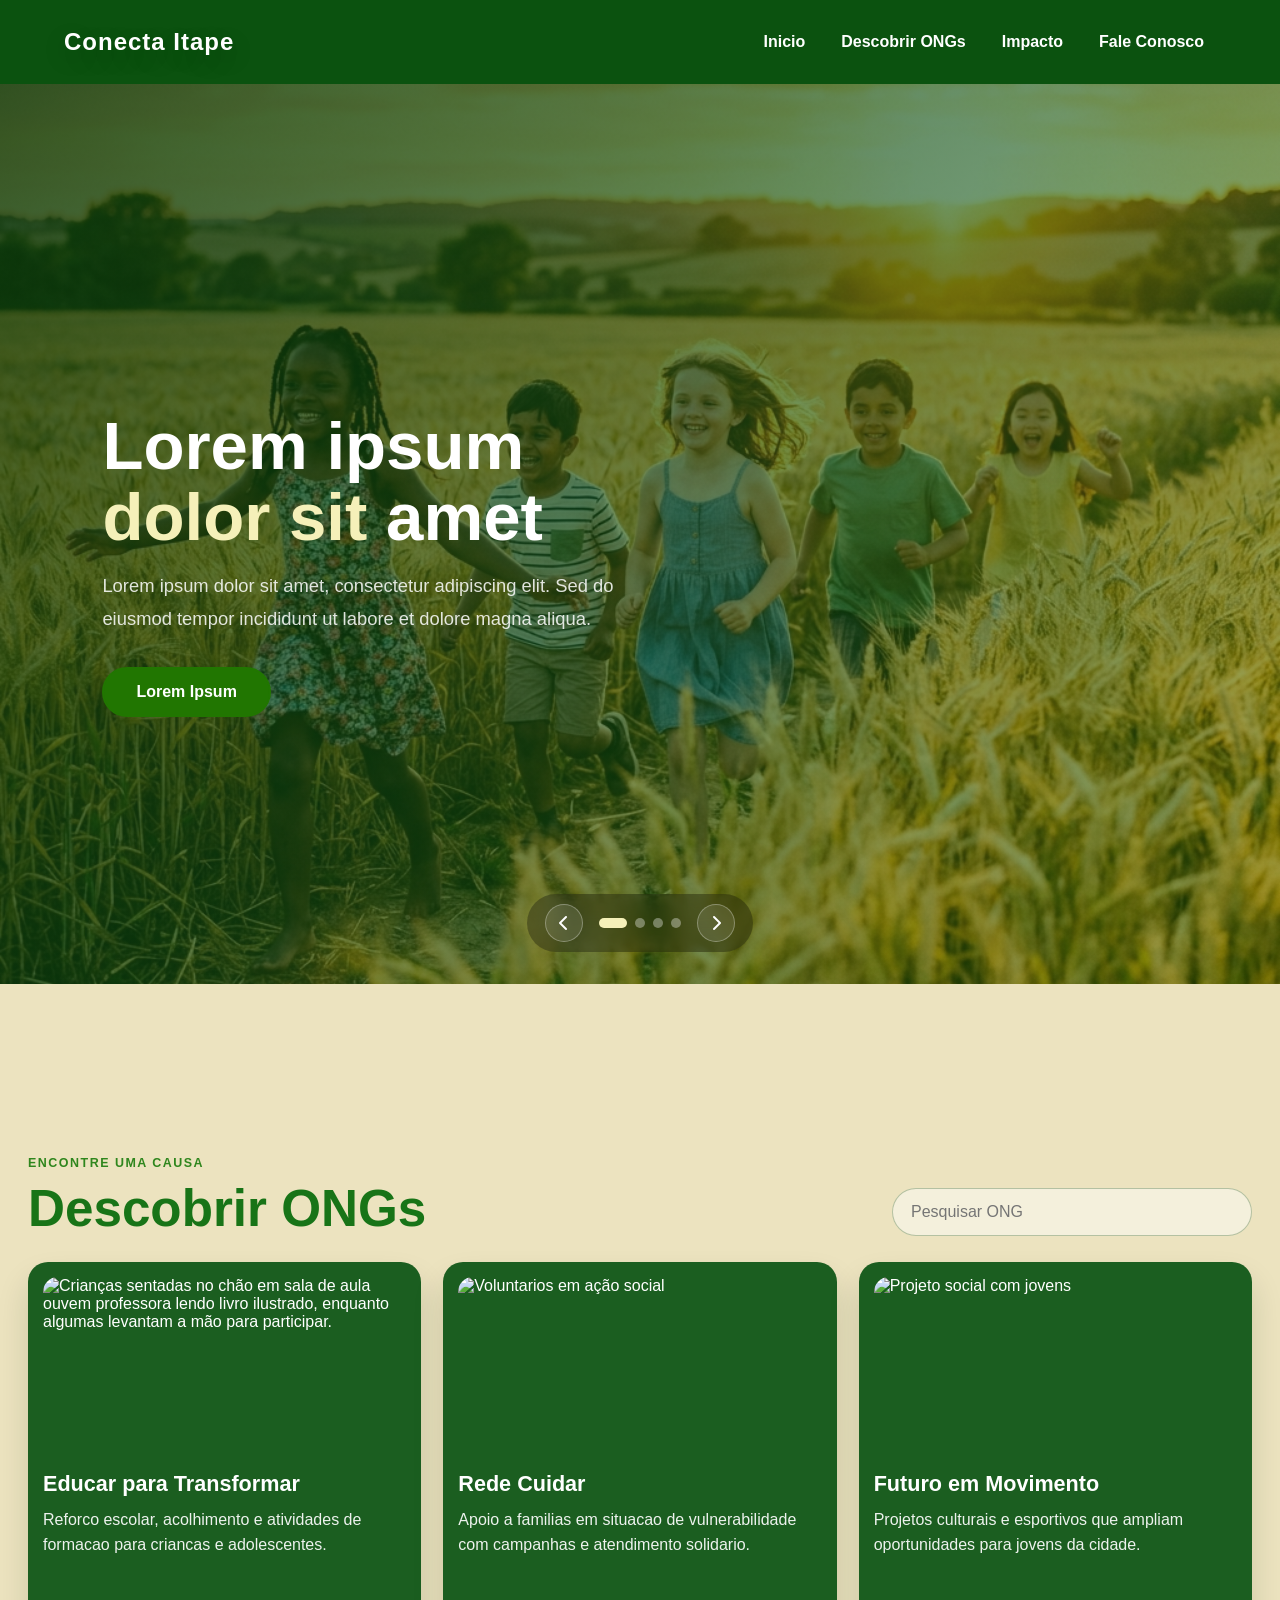
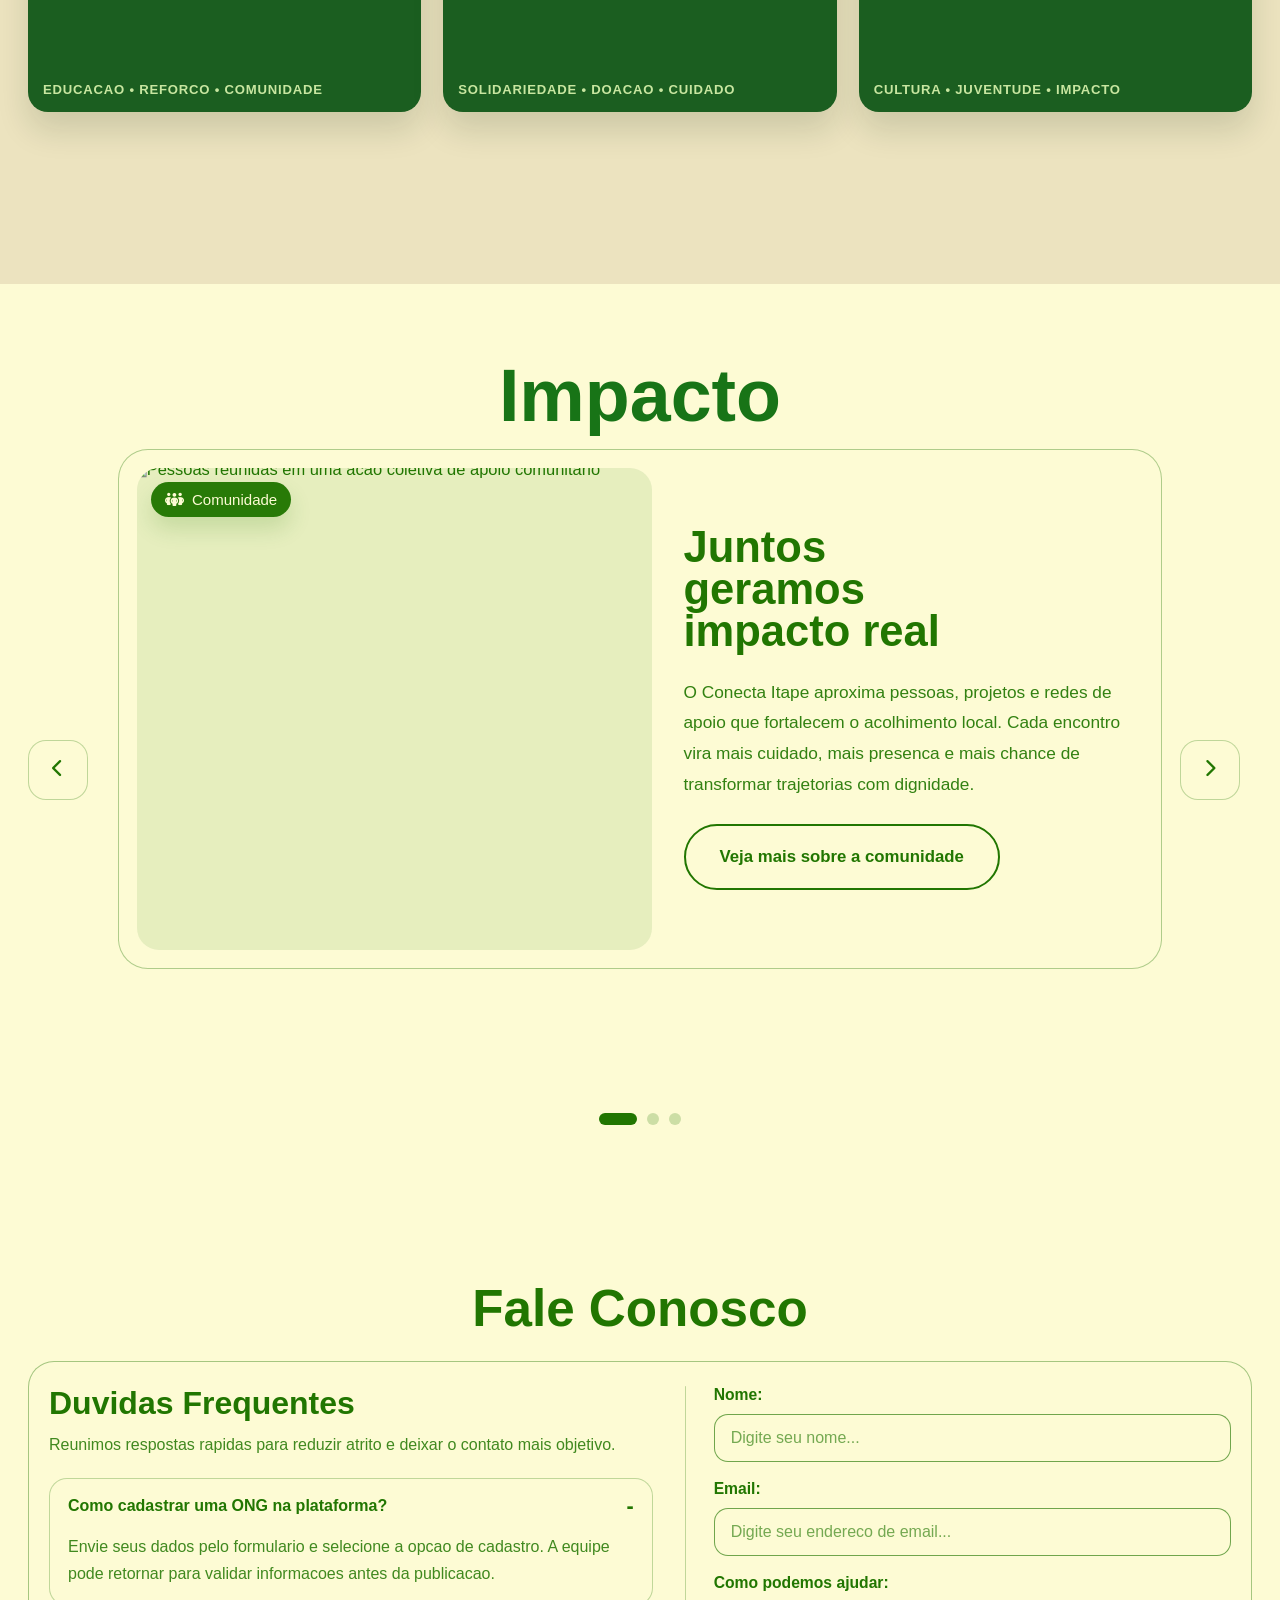
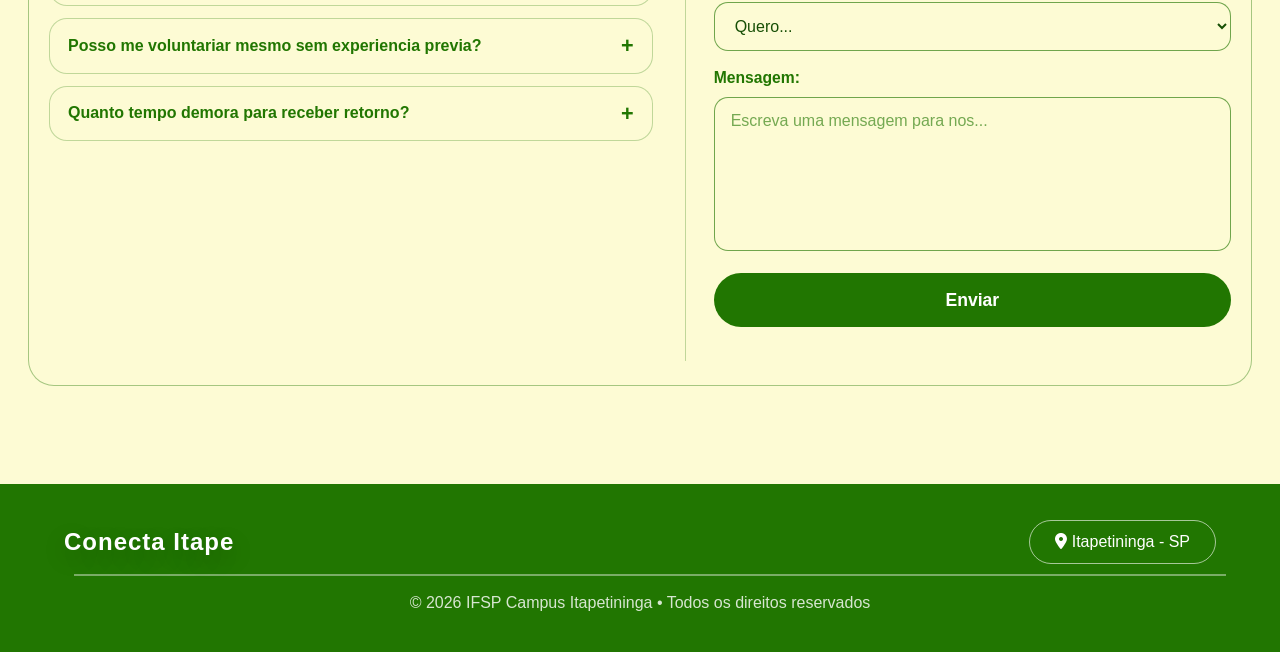
==== index.html @ e6d38ce2 "feat: recolhe barra de navegação" ====
<!DOCTYPE html>
<html lang="pt-BR">

<head>
    <meta charset="UTF-8">
    <meta name="viewport" content="width=device-width, initial-scale=1.0">
    <link rel="stylesheet" href="https://cdnjs.cloudflare.com/ajax/libs/font-awesome/6.5.0/css/all.min.css">
    <link rel="preconnect" href="https://fonts.googleapis.com">
    <link rel="preconnect" href="https://fonts.gstatic.com" crossorigin>
    <link href="https://fonts.googleapis.com/css2?family=Inter:wght@400;600;700;900&display=swap" rel="stylesheet">
    <link rel="stylesheet" href="style.css">
    <script src="script.js" defer></script>
    <title>Conecta Itape</title>
</head>

<body>
    <a href="#conteudo-principal" class="skip-link">Pular para o conteudo principal</a>

    <div id="site">
        <header id="cabecalho" role="banner">
            <a class="h2-logo" href="#cabecalho">Conecta Itape</a>

            <button id="menu-toggle" type="button" aria-expanded="false" aria-controls="nav-principal"
                aria-label="Abrir menu de navegacao">
                <span></span>
                <span></span>
                <span></span>
            </button>

            <nav id="nav-principal" aria-label="Navegacao principal">
                <ul id="ul-cabecalho">
                    <!-- inicio manda para hero -->
                    <li><a class="a-cabecalho" href="#hero">Inicio</a></li>
                    <li><a class="a-cabecalho" href="#descobrir">Descobrir ONGs</a></li>
                    <li><a class="a-cabecalho" href="#impacto">Impacto</a></li>
                    <li><a class="a-cabecalho" href="#fale_conosco">Fale Conosco</a></li>
                </ul>
            </nav>
        </header>
        <div id="nav-hover-zone" aria-hidden="true"></div>

        <main id="conteudo-principal">
            <section id="hero" aria-label="Destaques">
                <div class="hero-slider" data-hero-slider aria-roledescription="carrossel" aria-label="Slides de destaque">
                    <div class="hero-live-region sr-only" aria-live="polite" aria-atomic="true"></div>
                    <div class="hero-slide is-active" data-hero-slide role="group" aria-roledescription="slide" aria-label="Slide 1 de 4"
                        style="background-image:url('./img/hero/slide-1.png')">
                        <div class="hero-overlay"></div>
                        <div class="hero-content">
                            <h1>Lorem ipsum <span class="hero-highlight">dolor sit</span> amet</h1>
                            <p class="hero-sub">Lorem ipsum dolor sit amet, consectetur adipiscing elit. Sed do
                                eiusmod tempor incididunt ut labore et dolore magna aliqua.</p>
                            <div class="hero-actions">
                                <a href="paginaexemplo.html" class="btn btn--primary">Lorem Ipsum</a>
                            </div>
                        </div>
                    </div>
                    <div class="hero-slide" data-hero-slide role="group" aria-roledescription="slide" aria-label="Slide 2 de 4" aria-hidden="true"
                        style="background-image:url('./img/hero/slide-2.png')">
                        <div class="hero-overlay"></div>
                        <div class="hero-content">
                            <h1>Ut enim ad <span class="hero-highlight">minim veniam</span></h1>
                            <p class="hero-sub">Ut enim ad minim veniam, quis nostrud exercitation ullamco laboris
                                nisi ut aliquip ex ea commodo consequat.</p>
                            <div class="hero-actions">
                                <a href="#descobrir" class="btn btn--primary">Lorem Ipsum</a>
                            </div>
                        </div>
                    </div>
                    <div class="hero-slide" data-hero-slide role="group" aria-roledescription="slide" aria-label="Slide 3 de 4" aria-hidden="true"
                        style="background-image:url('./img/hero/slide-3.png')">
                        <div class="hero-overlay"></div>
                        <div class="hero-content">
                            <h1>Duis aute irure <span class="hero-highlight">dolor reprehenderit</span></h1>
                            <p class="hero-sub">Duis aute irure dolor in reprehenderit in voluptate velit esse
                                cillum dolore eu fugiat nulla pariatur.</p>
                            <div class="hero-actions">
                                <a href="#sobre" class="btn btn--primary">Lorem Ipsum</a>
                            </div>
                        </div>
                    </div>
                    <div class="hero-slide" data-hero-slide role="group" aria-roledescription="slide" aria-label="Slide 4 de 4" aria-hidden="true"
                        style="background-image:url('./img/hero/slide-4.png')">
                        <div class="hero-overlay"></div>
                        <div class="hero-content">
                            <h1>Excepteur sint <span class="hero-highlight">occaecat cupidatat</span></h1>
                            <p class="hero-sub">Excepteur sint occaecat cupidatat non proident, sunt in culpa qui
                                officia deserunt mollit anim id est laborum.</p>
                            <div class="hero-actions">
                                <a href="#descobrir" class="btn btn--primary">Lorem Ipsum</a>
                            </div>
                        </div>
                    </div>
                </div>

                <div class="hero-controls" role="group" aria-label="Controles do carrossel">
                    <button class="hero-arrow hero-arrow--prev" type="button" data-hero-prev
                        aria-label="Slide anterior">
                        <i class="fa-solid fa-chevron-left"></i>
                    </button>
                    <div class="hero-dots" data-hero-dots role="tablist" aria-label="Selecionar slide">
                        <button class="hero-dot is-active" type="button" data-hero-dot role="tab"
                            aria-selected="true" aria-label="Slide 1"></button>
                        <button class="hero-dot" type="button" data-hero-dot role="tab"
                            aria-selected="false" aria-label="Slide 2"></button>
                        <button class="hero-dot" type="button" data-hero-dot role="tab"
                            aria-selected="false" aria-label="Slide 3"></button>
                        <button class="hero-dot" type="button" data-hero-dot role="tab"
                            aria-selected="false" aria-label="Slide 4"></button>
                    </div>
                    <button class="hero-arrow hero-arrow--next" type="button" data-hero-next
                        aria-label="Proximo slide">
                        <i class="fa-solid fa-chevron-right"></i>
                    </button>
                </div>
            </section>

            <section id="descobrir" aria-labelledby="titulo-descobrir">
                <div class="section-inner section-inner--wide">
                    <div id="div-descobrir">
                        <div>
                            <p class="section-eyebrow section-eyebrow--green">Encontre uma causa</p>
                            <h2 id="titulo-descobrir">Descobrir ONGs</h2>
                        </div>

                        <form action="#">
                            <label class="sr-only" for="pesquisa-ong">Pesquisar ONG</label>
                            <input id="pesquisa-ong" type="search" placeholder="Pesquisar ONG">
                        </form>
                    </div>

                    <div id="ongs">
                        <a href="detalhes.html" class="cards">
                            <img src="https://images.unsplash.com/photo-1588075592446-265fd1e6e76f?q=80&w=1172&auto=format&fit=crop&ixlib=rb-4.1.0&ixid=M3wxMjA3fDB8MHxwaG90by1wYWdlfHx8fGVufDB8fHx8fA%3D%3D"
                                alt="Crianças sentadas no chão em sala de aula ouvem professora lendo livro ilustrado, enquanto algumas levantam a mão para participar.">
                            <h3>Educar para Transformar</h3>
                            <p>Reforco escolar, acolhimento e atividades de formacao para criancas e adolescentes.</p>
                            <h4>Educacao • Reforco • Comunidade</h4>
                        </a>

                        <a href="#" class="cards">
                            <img src="https://images.unsplash.com/photo-1509099836639-18ba1795216d"
                                alt="Voluntarios em ação social">
                            <h3>Rede Cuidar</h3>
                            <p>Apoio a familias em situacao de vulnerabilidade com campanhas e atendimento solidario.</p>
                            <h4>Solidariedade • Doacao • Cuidado</h4>
                        </a>

                        <a href="#" class="cards">
                            <img src="https://images.unsplash.com/photo-1511632765486-a01980e01a18"
                                alt="Projeto social com jovens">
                            <h3>Futuro em Movimento</h3>
                            <p>Projetos culturais e esportivos que ampliam oportunidades para jovens da cidade.</p>
                            <h4>Cultura • Juventude • Impacto</h4>
                        </a>
                    </div>
                </div>
            </section>

            <section id="impacto" aria-labelledby="titulo-impacto">
                <div class="section-inner section-inner--wide">
                    <div class="impacto-header">
                        <h2 id="titulo-impacto">Impacto</h2>
                    </div>

                    <div class="impacto-carousel" data-impacto-carousel aria-roledescription="carrossel" aria-label="Carrossel de impacto">
                        <button class="impacto-arrow impacto-arrow--prev" type="button" data-impacto-prev
                            aria-label="Slide anterior">
                            <i class="fa-solid fa-chevron-left" aria-hidden="true"></i>
                        </button>

                        <div class="impacto-stage">
                            <article class="impacto-slide is-active" data-impacto-slide>
                                <div class="impacto-shell">
                                    <div class="impacto-media">
                                        <span class="impacto-badge">
                                            <i class="fa-solid fa-people-group" aria-hidden="true"></i>
                                            Comunidade
                                        </span>
                                        <img src="./img/carrossel/instituto-nosso-lar/fotografia-Instituto-Nosso-Lar-Horizontal-Desktop.jpg"
                                            alt="Pessoas reunidas em uma acao coletiva de apoio comunitario">
                                    </div>

                                    <div class="impacto-copy">
                                        <p class="impacto-headline">Juntos geramos impacto real</p>
                                        <p class="impacto-text">
                                            O Conecta Itape aproxima pessoas, projetos e redes de apoio que fortalecem o
                                            acolhimento local. Cada encontro vira mais cuidado, mais presenca e mais chance
                                            de transformar trajetorias com dignidade.
                                        </p>
                                        <a href="#descobrir" class="impacto-cta">Veja mais sobre a comunidade</a>
                                    </div>
                                </div>
                            </article>

                            <article class="impacto-slide" data-impacto-slide>
                                <div class="impacto-shell">
                                    <div class="impacto-media">
                                        <span class="impacto-badge">
                                            <i class="fa-solid fa-hand-holding-heart" aria-hidden="true"></i>
                                            Acolhimento
                                        </span>
                                        <img src="./img/carrossel/sos-animais/fotografia-SOS-Animais-Vertical-Mobile.jpg"
                                            alt="Momento de cuidado e acolhimento em um projeto social">
                                    </div>

                                    <div class="impacto-copy">
                                        <p class="impacto-headline">Pessoas e projetos que mudam vidas</p>
                                        <p class="impacto-text">
                                            A vitrine institucional ajuda iniciativas sociais a contarem sua historia com
                                            clareza e credibilidade. Isso amplia apoio, engaja voluntarios e cria uma ponte
                                            mais direta entre quem quer ajudar e quem esta fazendo a diferenca.
                                        </p>
                                        <a href="#descobrir" class="impacto-cta">Veja mais sobre a comunidade</a>
                                    </div>
                                </div>
                            </article>

                            <article class="impacto-slide" data-impacto-slide>
                                <div class="impacto-shell">
                                    <div class="impacto-media">
                                        <span class="impacto-badge">
                                            <i class="fa-solid fa-seedling" aria-hidden="true"></i>
                                            Impacto social
                                        </span>
                                        <img src="https://images.unsplash.com/photo-1517486808906-6ca8b3f04846?auto=format&fit=crop&w=1200&q=80"
                                            alt="Voluntarios reunidos em um projeto social comunitario">
                                    </div>

                                    <div class="impacto-copy">
                                        <p class="impacto-headline">Pequenas acoes, grandes mudancas</p>
                                        <p class="impacto-text">
                                            Quando uma ONG ganha visibilidade, toda a comunidade responde melhor. O impacto
                                            aparece em novas parcerias, campanhas mais fortes e uma rede de confianca que
                                            sustenta resultados de longo prazo.
                                        </p>
                                        <a href="#descobrir" class="impacto-cta">Veja mais sobre a comunidade</a>
                                    </div>
                                </div>
                            </article>
                        </div>

                        <button class="impacto-arrow impacto-arrow--next" type="button" data-impacto-next
                            aria-label="Proximo slide">
                            <i class="fa-solid fa-chevron-right" aria-hidden="true"></i>
                        </button>
                    </div>

                    <div class="impacto-dots" role="tablist" aria-label="Indicadores do carrossel">
                        <button class="impacto-dot is-active" type="button" data-impacto-dot aria-label="Ir para o slide 1"
                            aria-current="true"></button>
                        <button class="impacto-dot" type="button" data-impacto-dot aria-label="Ir para o slide 2"
                            aria-current="false"></button>
                        <button class="impacto-dot" type="button" data-impacto-dot aria-label="Ir para o slide 3"
                            aria-current="false"></button>
                    </div>
                </div>
            </section>

            <section id="fale_conosco" aria-labelledby="titulo-fale-conosco">
                <div class="section-inner section-inner--wide">
                    <div class="fale-header">
                        <h2 id="titulo-fale-conosco">Fale Conosco</h2>
                    </div>

                    <div id="conteudo-fale_conosco">
                        <div id="div-fale_conosco">
                            <div class="faq-copy">
                                <h3 id="h3-fale_conosco">Duvidas Frequentes</h3>
                                <p class="p-fale_conosco">
                                    Reunimos respostas rapidas para reduzir atrito e deixar o contato mais objetivo.
                                </p>
                            </div>

                            <div class="faq-list">
                                <details class="faq-item" open>
                                    <summary>Como cadastrar uma ONG na plataforma?</summary>
                                    <p>Envie seus dados pelo formulario e selecione a opcao de cadastro. A equipe pode
                                        retornar para validar informacoes antes da publicacao.</p>
                                </details>

                                <details class="faq-item">
                                    <summary>Posso me voluntariar mesmo sem experiencia previa?</summary>
                                    <p>Sim. Muitas iniciativas precisam de apoio em comunicacao, organizacao, eventos,
                                        arrecadacao e acoes presenciais.</p>
                                </details>

                                <details class="faq-item">
                                    <summary>Quanto tempo demora para receber retorno?</summary>
                                    <p>O ideal e exibir aqui seu prazo oficial de resposta. Enquanto isso, ja deixamos a
                                        interface preparada para reforcar expectativa de retorno.</p>
                                </details>
                            </div>
                        </div>

                        <div class="fale-divider" aria-hidden="true"></div>

                        <div class="form-shell">
                            <form action="#" method="post" id="form-fale_conosco" novalidate>
                                <label for="nome">Nome:</label>
                                <input id="nome" name="nome" type="text" placeholder="Digite seu nome..." required
                                    class="entrada-form">

                                <label for="email">Email:</label>
                                <input id="email" name="email" type="email" placeholder="Digite seu endereco de email..."
                                    required class="entrada-form">

                                <label for="ajuda">Como podemos ajudar:</label>
                                <select id="ajuda" name="ajuda" required class="entrada-form">
                                    <option value="">Quero...</option>
                                    <option value="voluntario">Quero ser voluntario</option>
                                    <option value="ong">Quero cadastrar uma ONG</option>
                                    <option value="parceria">Quero falar sobre parceria</option>
                                    <option value="ajuda">Preciso de ajuda</option>
                                </select>

                                <label for="mensagem">Mensagem:</label>
                                <textarea name="mensagem" id="mensagem" rows="5"
                                    placeholder="Escreva uma mensagem para nos..." required
                                    class="entrada-form"></textarea>

                                <div class="form-actions">
                                    <button id="botao-fale_conosco" type="submit">Enviar</button>
                                    <p id="form-status" class="form-status" aria-live="polite"></p>
                                </div>
                            </form>
                        </div>
                    </div>
                </div>
            </section>
        </main>
        <!-- contentifo removido do footer-->
        <footer>
            <div id="div-footer">
                <h2 class="h2-logo">Conecta Itape</h2>
                <p id="p-local"><i class="fa-solid fa-location-dot" aria-hidden="true"></i> Itapetininga - SP</p>
            </div>
            <hr id="hr-footer">
            <p id="p-footer">© 2026 IFSP Campus Itapetininga • Todos os direitos reservados</p>
        </footer>
    </div>

    <button id="back-to-top" type="button" aria-label="Voltar ao topo">
        <i class="fa-solid fa-chevron-up"></i>
    </button>

    <!-- Vlibras -->
    <div vw class="enabled">
        <div vw-access-button class="active"></div>
        <div vw-plugin-wrapper>
        <div class="vw-plugin-top-wrapper"></div>
    </div>
  </div>
  <script src="https://vlibras.gov.br/app/vlibras-plugin.js"></script>
  <script>
    new window.VLibras.Widget('https://vlibras.gov.br/app');
  </script>

</body>

</html>
---- style.css ----
* {
    margin: 0;
    padding: 0;
    box-sizing: border-box;
    font-family: "Trebuchet MS", Arial, sans-serif;
}

body {
    min-height: 100vh;
    overflow-x: hidden;
    background: #217601;
    color: white;
}

a {
    color: inherit;
    text-decoration: none;
}

h2 {
    font-size: clamp(1.8rem, 4vw, 3.2rem);
    line-height: 1.05;
}

button,
input,
select,
textarea {
    font: inherit;
}

.sr-only {
    position: absolute;
    width: 1px;
    height: 1px;
    padding: 0;
    margin: -1px;
    overflow: hidden;
    clip: rect(0, 0, 0, 0);
    white-space: nowrap;
    border: 0;
}

/* ===== SKIP LINK (WCAG 2.4.1) ===== */

.skip-link {
    position: fixed;
    top: -100%;
    left: 16px;
    z-index: 9999;
    padding: 12px 24px;
    background: #0a3d0a;
    color: #ffffff;
    font-weight: 700;
    font-size: 1rem;
    border-radius: 0 0 8px 8px;
    text-decoration: underline;
    transition: top 0.2s ease;
}

.skip-link:focus {
    top: 0;
}

/* ===== FOCUS VISIBLE (WCAG 2.4.7) ===== */

:focus-visible {
    outline: 3px solid #f5f0b9;
    outline-offset: 3px;
}

:focus:not(:focus-visible) {
    outline: none;
}

#site {
    min-height: 100vh;
}

.h2-logo {
    font-size: 1.5rem;
    font-weight: 900;
    letter-spacing: 1px;
    text-shadow: 0 8px 24px rgba(0, 0, 0, 0.24);
}

#cabecalho {
    position: sticky;
    top: 0;
    z-index: 20;
    display: flex;
    justify-content: space-between;
    align-items: center;
    padding: 18px 20px;
    background: rgba(10, 80, 17, 0.92);
    backdrop-filter: blur(10px);
    transition: transform 0.35s ease, opacity 0.35s ease, background-color 0.35s ease;
}

#nav-hover-zone {
    position: fixed;
    top: 0;
    left: 0;
    right: 0;
    height: 30px;
    z-index: 19;
    pointer-events: none;
}

#menu-toggle {
    display: inline-flex;
    flex-direction: column;
    justify-content: center;
    gap: 5px;
    width: 48px;
    height: 48px;
    padding: 0 11px;
    border: 1px solid rgba(255, 255, 255, 0.18);
    border-radius: 14px;
    background: rgba(255, 255, 255, 0.08);
    color: white;
    cursor: pointer;
}

#menu-toggle span {
    width: 100%;
    height: 3px;
    border-radius: 999px;
    background: currentColor;
    transition: transform 0.25s ease, opacity 0.25s ease;
}

#menu-toggle[aria-expanded="true"] span:nth-child(1) {
    transform: translateY(8px) rotate(45deg);
}

#menu-toggle[aria-expanded="true"] span:nth-child(2) {
    opacity: 0;
}

#menu-toggle[aria-expanded="true"] span:nth-child(3) {
    transform: translateY(-8px) rotate(-45deg);
}

#nav-principal {
    position: absolute;
    top: calc(100% + 10px);
    right: 20px;
    left: 20px;
    padding: 14px;
    border: 1px solid rgba(255, 255, 255, 0.12);
    border-radius: 18px;
    background: rgba(8, 52, 13, 0.98);
    opacity: 0;
    pointer-events: none;
    transform: translateY(-8px);
    transition: opacity 0.25s ease, transform 0.25s ease;
}

#nav-principal.is-open {
    opacity: 1;
    pointer-events: auto;
    transform: translateY(0);
}

#ul-cabecalho {
    display: grid;
    gap: 10px;
    list-style: none;
}

.a-cabecalho {
    display: block;
    padding: 11px 12px;
    border-radius: 12px;
    font-weight: bold;
}

.a-cabecalho:hover,
.a-cabecalho:focus-visible {
    background: rgba(255, 255, 255, 0.08);
}

main {
    padding: 0;
}

.section-inner {
    width: min(1240px, calc(100% - 32px));
    margin: 0 auto;
}

.section-inner--hero {
    width: min(1180px, calc(100% - 40px));
}

.section-inner--wide {
    width: min(1240px, calc(100% - 32px));
}

#destaque {
    width: 100%;
    min-height: 100svh;
    padding: 88px 0 40px;
    display: grid;
    align-items: center;
}

#destaque .section-inner {
    display: grid;
    gap: 0;
}

.section-eyebrow {
    margin-bottom: 12px;
    font-size: 0.78rem;
    font-weight: 900;
    letter-spacing: 0.12em;
    text-transform: uppercase;
    color: rgba(255, 255, 255, 0.8);
}

.section-eyebrow--green {
    color: #2f861d;
}

#h1-destaque {
    font-size: 2.9rem;
    font-weight: 900;
    line-height: 0.98;
    text-shadow: 0 10px 30px rgba(0, 0, 0, 0.3);
}

#p-destaque {
    margin-top: 20px;
    font-size: 1rem;
    line-height: 1.7;
    color: rgba(255, 255, 255, 0.92);
}

#botao-destaque {
    display: inline-flex;
    justify-content: center;
    align-items: center;
    min-width: 210px;
    margin-top: 28px;
    padding: 15px 22px;
    border-radius: 999px;
    background: #f5f0b9;
    color: #0c4a0c;
    font-weight: 900;
    box-shadow: 0 16px 34px rgba(0, 0, 0, 0.18);
}

#descobrir,
#impacto,
#fale_conosco {
    width: 100%;
    min-height: 100svh;
    margin: 0;
    border-radius: 0;
    display: grid;
    align-items: center;
}

#descobrir {
    padding: 40px 0;
    background: #ece3bf;
    color: #1b5e20;
}

#div-descobrir {
    display: flex;
    flex-direction: column;
    align-items: center;
    gap: 18px;
    text-align: center;
}

#div-descobrir h2,
#impacto h2,
#h2-fale_conosco {
    color: #187417;
}

#h3-fale_conosco {
    font-size: clamp(1.45rem, 3vw, 2rem);
    line-height: 1.08;
    color: #187417;
}

#div-descobrir form {
    width: 100%;
}

#div-descobrir input {
    width: 100%;
    padding: 14px 18px;
    border-radius: 25px;
    border: 1px solid rgba(12, 74, 12, 0.28);
    background: rgba(255, 255, 255, 0.45);
}

#ongs {
    display: grid;
    grid-template-columns: 1fr;
    gap: 22px;
    margin-top: 26px;
}

.cards {
    width: 100%;
    background: #1b5e20;
    padding: 15px;
    border-radius: 20px;
    color: white;
    box-shadow: 0 18px 32px rgba(12, 42, 12, 0.14);
}

.cards img {
    width: 100%;
    height: 180px;
    object-fit: cover;
    border-radius: 15px;
}

.cards h3 {
    margin-top: 14px;
    font-size: 1.35rem;
}

.cards p {
    margin-top: 10px;
    line-height: 1.6;
    color: rgba(255, 255, 255, 0.92);
}

.cards h4 {
    margin-top: 14px;
    font-size: 0.82rem;
    letter-spacing: 0.06em;
    text-transform: uppercase;
    color: #c8e6a0;
}

#impacto {
    padding: 40px 0;
    background: #fdfbd4;
    color: #217601;
    overflow: hidden;
}

.impacto-header {
    /* add margin-top para melhorar a visualização quando clicado no nav */
    margin-top: 18px;
    margin-bottom: 18px;
    text-align: center;
}

.impacto-header h2 {
    font-size: clamp(2.8rem, 6vw, 4.6rem);
    line-height: 0.94;
    color: #217601;
}

.impacto-carousel {
    position: relative;
    display: grid;
    grid-template-columns: 1fr;
    gap: 16px;
    align-items: center;
}

.impacto-stage {
    position: relative;
    display: grid;
}

.impacto-slide {
    grid-area: 1 / 1;
    opacity: 0;
    visibility: hidden;
    pointer-events: none;
    transform: translateY(18px);
    transition: opacity 0.45s ease, transform 0.45s ease;
}

.impacto-slide.is-active {
    opacity: 1;
    visibility: visible;
    pointer-events: auto;
    transform: translateY(0);
}

.impacto-shell {
    display: grid;
    gap: 18px;
    padding: 12px;
    border: 1px solid rgba(33, 118, 1, 0.35);
    border-radius: 28px;
    background: rgba(253, 251, 212, 0.84);
}

.impacto-media {
    position: relative;
    overflow: hidden;
    border-radius: 22px;
    min-height: 320px;
    background: rgba(33, 118, 1, 0.1);
}

.impacto-media img {
    width: 100%;
    height: 100%;
    min-height: 320px;
    object-fit: cover;
    transition: transform 0.55s ease, filter 0.55s ease;
    filter: saturate(0.92);
}

.impacto-slide.is-active .impacto-media img,
.impacto-shell:hover .impacto-media img {
    transform: scale(1.03);
    filter: saturate(1);
}

.impacto-badge {
    position: absolute;
    top: 14px;
    left: 14px;
    z-index: 2;
    display: inline-flex;
    align-items: center;
    gap: 8px;
    padding: 9px 14px;
    border-radius: 999px;
    background: rgba(33, 118, 1, 0.96);
    color: #fdfbd4;
    font-size: 0.94rem;
    box-shadow: 0 12px 22px rgba(33, 118, 1, 0.16);
}

.impacto-copy {
    display: grid;
    align-content: center;
    gap: 18px;
    padding: 6px 10px 10px;
}

.impacto-headline {
    max-width: 12ch;
    font-size: clamp(2rem, 4.2vw, 3.05rem);
    font-weight: 900;
    line-height: 0.96;
    color: #217601;
}

.impacto-text {
    max-width: 34rem;
    font-size: 1.02rem;
    line-height: 1.78;
    color: rgba(33, 118, 1, 0.92);
}

.impacto-cta {
    display: inline-flex;
    align-items: center;
    justify-content: center;
    width: fit-content;
    min-height: 62px;
    padding: 0 30px;
    border: 2px solid #217601;
    border-radius: 999px;
    background: #fdfbd4;
    color: #217601;
    font-size: 1.05rem;
    font-weight: 900;
    transition: background-color 0.25s ease, color 0.25s ease, transform 0.25s ease;
}

.impacto-cta:hover,
.impacto-cta:focus-visible {
    background: #217601;
    color: #fdfbd4;
    transform: translateY(-2px);
}

.impacto-arrow {
    display: none;
    align-items: center;
    justify-content: center;
    width: 52px;
    height: 52px;
    border: 1px solid rgba(33, 118, 1, 0.28);
    border-radius: 50%;
    background: rgba(253, 251, 212, 0.95);
    color: #217601;
    font-size: 1.15rem;
    transition: background-color 0.25s ease, color 0.25s ease, transform 0.25s ease;
}

.impacto-arrow:hover,
.impacto-arrow:focus-visible {
    background: #217601;
    color: #fdfbd4;
    transform: scale(1.05);
}

.impacto-dots {
    display: flex;
    justify-content: center;
    align-items: center;
    gap: 10px;
    margin-top: 18px;
}

.impacto-dot {
    width: 12px;
    height: 12px;
    border: none;
    border-radius: 999px;
    background: rgba(33, 118, 1, 0.22);
    transition: width 0.28s ease, background-color 0.28s ease, transform 0.28s ease;
}

.impacto-dot.is-active {
    width: 38px;
    background: #217601;
    transform: translateZ(0);
}

.impacto-dot:hover,
.impacto-dot:focus-visible {
    background: rgba(33, 118, 1, 0.52);
}

#fale_conosco {
    padding: 40px 0;
    background: #fdfbd4;
    color: #217601;
    box-shadow: none;
}

.fale-header {
    text-align: center;
}

#fale_conosco .section-eyebrow,
#fale_conosco .section-eyebrow--green,
#fale_conosco #h2-fale_conosco,
#fale_conosco #h3-fale_conosco {
    color: #217601;
}

.fale-intro {
    max-width: 720px;
    margin: 14px auto 0;
    line-height: 1.7;
    color: rgba(33, 118, 1, 0.86);
}

#conteudo-fale_conosco {
    display: grid;
    gap: 22px;
    margin-top: 26px;
    padding: 14px 10px 8px;
    border: 1px solid rgba(33, 118, 1, 0.4);
    border-radius: 26px;
    background: #fdfbd4;
}

#div-fale_conosco {
    display: none;
    gap: 22px;
}

.faq-copy {
    display: grid;
    gap: 10px;
}

.p-fale_conosco,
.form-intro {
    line-height: 1.7;
    color: rgba(33, 118, 1, 0.86);
}

.proof-grid {
    display: grid;
    gap: 12px;
}

.proof-card {
    display: grid;
    grid-template-columns: 42px 1fr;
    gap: 12px;
    align-items: start;
    padding: 14px;
    border: 1px solid rgba(41, 86, 34, 0.16);
    border-radius: 18px;
    background: rgba(255, 255, 255, 0.48);
}

.proof-icon {
    display: grid;
    place-items: center;
    width: 42px;
    height: 42px;
    border-radius: 14px;
    background: #1c6b12;
    color: #f7f2c9;
}

.proof-card h4 {
    font-size: 0.96rem;
    color: #196612;
}

.proof-card p {
    margin-top: 6px;
    font-size: 0.95rem;
    line-height: 1.5;
    color: #5d6940;
}
#ongContent{
    background-color: #ece3bf;
    display: flex;
    flex-direction: row;
    justify-content: center;
    align-items: center;
}
.img-ong{
    border-radius: 20px;
}
.faq-list {
    display: grid;
    gap: 12px;
}

.faq-item {
    border: 1px solid rgba(33, 118, 1, 0.28);
    border-radius: 18px;
    background: rgba(253, 251, 212, 0.75);
    overflow: hidden;
}

.faq-item summary {
    display: flex;
    align-items: center;
    justify-content: space-between;
    gap: 12px;
    padding: 16px 18px;
    font-weight: 900;
    color: #217601;
    cursor: pointer;
    list-style: none;
}

.faq-item summary::-webkit-details-marker {
    display: none;
}

.faq-item summary::after {
    content: "+";
    flex-shrink: 0;
    font-size: 1.35rem;
    line-height: 1;
    color: #217601;
}

.faq-item[open] summary::after {
    content: "-";
}

.faq-item p {
    padding: 0 18px 18px;
    line-height: 1.7;
    color: rgba(33, 118, 1, 0.86);
}

.fale-divider {
    display: none;
}

.form-shell {
    display: grid;
    gap: 16px;
}

#form-fale_conosco {
    display: grid;
    gap: 18px;
}

#form-fale_conosco label {
    margin-bottom: -8px;
    font-size: 0.98rem;
    font-weight: 900;
    color: #217601;
}

.entrada-form {
    width: 100%;
    padding: 14px 16px;
    border-radius: 14px;
    border: 1px solid rgba(33, 118, 1, 0.64);
    background: #fdfbd4;
    color: #174f05;
    box-shadow: none;
}

.entrada-form::placeholder {
    color: rgba(33, 118, 1, 0.62);
}

textarea.entrada-form {
    min-height: 154px;
    resize: none;
}

.form-actions {
    display: grid;
    gap: 12px;
    padding-top: 4px;
}

#botao-fale_conosco {
    min-height: 54px;
    border: none;
    border-radius: 999px;
    background: #217601;
    color: white;
    font-size: 1.1rem;
    font-weight: 900;
    cursor: pointer;
    box-shadow: none;
}

#botao-fale_conosco[disabled] {
    opacity: 0.72;
    cursor: wait;
}

.form-status {
    min-height: 22px;
    font-size: 0.94rem;
    font-weight: bold;
    color: rgba(33, 118, 1, 0.82);
}

.form-status.is-error {
    color: #8f351f;
}

.form-status.is-success {
    color: #217601;
}

footer {
    padding: 36px 20px 40px;
}

#div-footer {
    display: flex;
    flex-direction: column;
    align-items: center;
    gap: 18px;
}

#hr-footer {
    width: 100%;
    border: 1px solid rgba(255, 255, 255, 0.4);
    margin: 10px;
}

#p-local {
    border: 1px solid rgba(255, 255, 255, 0.6);
    padding: 12px 25px;
    border-radius: 30px;
}

#p-footer {
    margin-top: 18px;
    text-align: center;
    color: rgba(255, 255, 255, 0.82);
}

#detalhe-ong {
    background: #e7e2b8;
    padding: 30px 16px;
    display: flex;
    justify-content: center;
    align-items: center;
    min-height: 100vh;
}

.detalhe-container {
    display: grid;
    gap: 20px;
    width: 100%;
    max-width: 1100px;
}

.detalhe-imagem {
    position: relative;
    border-radius: 25px;
    height: 320px;
}

.detalhe-imagem img {
    position: absolute;
    inset: 0;
    width: 100%;
    height: 100%;
    object-fit: cover;
    opacity: 0;
    transition: opacity 0.5s ease;
    border-radius: 25px;
}

.detalhe-imagem img.ativa {
    opacity: 1;
    z-index: 0;
}

#detalhe-ong .carrossel-fotos span.ativo {
    background: white;
    transform: scale(1.2);
}

#detalhe-ong .carrossel-fotos {
    position: absolute;
    bottom: 10px;
    width: 100%;
    display: flex;
    justify-content: center;
    gap: 6px;
}

#detalhe-ong .carrossel-fotos span {
    width: 8px;
    height: 8px;
    background: #ccc;
    border-radius: 50%;
}

#detalhe-ong .carrossel-fotos span:first-child {
    background: white;
}

.detalhe-card {
    background: #f3efc9;
    padding: 20px;
    border-radius: 20px;
    color: #1b5e20;
    display: flex;
    flex-direction: column;
    gap: 14px;
}

.detalhe-card h2 {
    font-size: clamp(1.8rem, 4vw, 2.4rem);
    font-weight: 900;
}

.local {
    font-weight: bold;
}

.descricao {
    font-size: 0.95rem;
    line-height: 1.5;
}

.mapa {
    position: relative;
    border-radius: 15px;
    overflow: hidden;
}

.mapa img {
    width: 100%;
    height: 140px;
    object-fit: cover;
    display: block;
}

.btn-mapa {
    position: absolute;
    bottom: 10px;
    left: 50%;
    transform: translateX(-50%);
    background: #1b5e20;
    color: white;
    border: none;
    padding: 10px 20px;
    border-radius: 999px;
    font-weight: bold;
    cursor: pointer;
}

.btn-doar {
    background: #1b5e20;
    color: white;
    border: none;
    padding: 14px;
    border-radius: 999px;
    font-weight: bold;
    cursor: pointer;
}

.btn-voluntario {
    background: transparent;
    border: 1px solid #1b5e20;
    color: #1b5e20;
    padding: 14px;
    border-radius: 999px;
    font-weight: bold;
    cursor: pointer;
}

.modal { 
    position: fixed; 
    inset: 0; 
    background: rgba(0,0,0,0.5); 
    display: flex; 
    align-items: center; 
    justify-content: center; 
    opacity: 0; 
    pointer-events: none; 
    transition: 0.3s; 
    z-index: 999; 
} 
.modal.ativo { 
    opacity: 1; 
    pointer-events: auto; 
} 
.modal-box { 
    background: #e7e2b8; 
    padding: 25px; 
    border-radius: 20px; 
    max-width: 320px; 
    text-align: center; 
    color: #1b5e20; 
} 
.modal-icon { 
    font-size: 40px; 
    margin-bottom: 10px; 
} 
.modal-box h2 { 
    font-size: clamp(1.8rem, 4vw, 2.4rem); 
    margin-bottom: 10px; 
} 
.modal-box p { 
    font-size: 0.9rem; 
    margin-bottom: 20px; 
} 
#btn-continuar { 
    background: #1b5e20; 
    color: white; 
    border: none; 
    padding: 12px; 
    border-radius: 999px; 
    width: 100%; 
    font-weight: bold; 
    cursor: pointer; 
}

@media (min-width: 768px) {
    #cabecalho {
        padding: 22px 5%;
    }

    #menu-toggle {
        display: none;
    }

    #nav-principal {
        position: static;
        left: auto;
        right: auto;
        padding: 0;
        border: 0;
        background: transparent;
        opacity: 1;
        pointer-events: auto;
        transform: none;
    }

    body.nav-can-hide #nav-hover-zone {
        pointer-events: auto;
    }

    body.nav-can-hide #cabecalho {
        transform: translateY(calc(-100% - 12px));
        opacity: 0;
        pointer-events: none;
    }

    body.nav-can-hide.nav-reveal #cabecalho,
    body.nav-can-hide #cabecalho:focus-within {
        transform: translateY(0);
        opacity: 1;
        pointer-events: auto;
    }

    #ul-cabecalho {
        display: flex;
        gap: 12px;
        align-items: center;
    }

    main {
        padding: 0;
    }

    #destaque {
        padding: 110px 0 56px;
    }

    #h1-destaque {
        font-size: 4.6rem;
    }

    #p-destaque {
        font-size: 1.08rem;
        max-width: 650px;
    }

    .section-inner,
    .section-inner--wide {
        width: min(1240px, calc(100% - 56px));
    }

    .section-inner--hero {
        width: min(1180px, calc(100% - 80px));
    }

    #descobrir,
    #impacto {
        padding: 56px 0;
    }

    #div-descobrir {
        flex-direction: row;
        justify-content: space-between;
        align-items: end;
        text-align: left;
    }

    #div-descobrir form {
        max-width: 360px;
    }

    #ongs {
        grid-template-columns: repeat(3, minmax(0, 1fr));
    }

    .impacto-carousel {
        grid-template-columns: 72px minmax(0, 1fr) 72px;
        gap: 18px;
    }

    .impacto-arrow {
        display: inline-flex;
        width: 60px;
        height: 60px;
        border-radius: 18px;
    }

    .impacto-stage {
        min-height: 520px;
    }

    .impacto-shell {
        grid-template-columns: minmax(360px, 1.05fr) minmax(320px, 0.95fr);
        gap: 26px;
        min-height: 520px;
        padding: 18px;
        border-radius: 30px;
    }

    .impacto-media {
        min-height: 482px;
    }

    .impacto-media img {
        min-height: 482px;
    }

    .impacto-copy {
        padding: 22px 18px 22px 6px;
        gap: 24px;
    }

    .impacto-headline {
        max-width: 12ch;
        font-size: clamp(2.3rem, 3.4vw, 3.5rem);
    }

    .impacto-text {
        font-size: 1.08rem;
    }

    .impacto-cta {
        min-height: 66px;
        padding: 0 34px;
    }

    .impacto-dots {
        margin-top: 22px;
    }

    #fale_conosco {
        padding: 56px 0;
    }

    #conteudo-fale_conosco {
        grid-template-columns: minmax(0, 1.08fr) 1px minmax(360px, 0.92fr);
        align-items: start;
        gap: 26px;
        padding: 24px 20px;
    }

    #div-fale_conosco {
        display: grid;
        gap: 20px;
        padding-right: 6px;
    }

    .proof-grid {
        grid-template-columns: repeat(2, minmax(0, 1fr));
    }

    .fale-divider {
        display: block;
        align-self: stretch;
        width: 1px;
        background: rgba(33, 118, 1, 0.28);
        border-radius: 999px;
    }

    .form-shell {
        padding-left: 2px;
    }

    footer {
        padding-left: 5%;
        padding-right: 5%;
    }

    #div-footer {
        flex-direction: row;
        justify-content: space-between;
        max-width: 1180px;
        margin: auto;
    }

    .detalhe-container {
        grid-template-columns: 1.3fr 1fr;
        align-items: stretch;
    }

    .detalhe-imagem {
        height: 100%;
    }

    .detalhe-imagem img {
        height: 450px;
    }

    .detalhe-card {
        padding: 24px;
    }
}

/* ===========================
   VARIAVEIS DE DESIGN
   =========================== */

:root {
    --green-900: #0a3d0a;
    --green-800: #0f5212;
    --green-700: #187417;
    --green-600: #217601;
    --green-500: #2f9a1f;
    --green-400: #4db84a;
    --green-100: #e8f5e9;
    --cream: #fdfbd4;
    --gold: #f5f0b9;
    --white: #ffffff;
    --gray-50: #f8f9fa;
    --gray-200: #e9ecef;
    --gray-600: #6c757d;
    --gray-800: #343a40;
    --shadow-sm: 0 2px 8px rgba(0, 0, 0, 0.06);
    --shadow-md: 0 8px 24px rgba(0, 0, 0, 0.1);
    --shadow-lg: 0 16px 48px rgba(0, 0, 0, 0.14);
    --radius-sm: 12px;
    --radius-md: 18px;
    --radius-lg: 28px;
    --radius-full: 999px;
    --transition: 0.3s cubic-bezier(0.4, 0, 0.2, 1);
}

/* ===========================
   BOTOES
   =========================== */

.btn {
    display: inline-flex;
    align-items: center;
    justify-content: center;
    gap: 8px;
    padding: 14px 32px;
    border-radius: var(--radius-full);
    font-weight: 700;
    font-size: 1rem;
    cursor: pointer;
    border: 2px solid transparent;
    transition: all var(--transition);
}

.btn--primary {
    background: var(--green-600);
    color: var(--white);
    border-color: var(--green-600);
}

.btn--primary:hover {
    background: var(--green-800);
    border-color: var(--green-800);
    transform: translateY(-2px);
    box-shadow: var(--shadow-md);
}

.btn--outline {
    background: rgba(255, 255, 255, 0.12);
    color: var(--white);
    border-color: rgba(255, 255, 255, 0.5);
    backdrop-filter: blur(6px);
}

.btn--outline:hover {
    background: var(--white);
    color: var(--green-800);
    transform: translateY(-2px);
}

/* ===========================
   HERO SLIDER
   =========================== */

#hero {
    position: relative;
    width: 100%;
    height: 100svh;
    min-height: 600px;
    overflow: hidden;
}

.hero-slider {
    position: relative;
    width: 100%;
    height: 100%;
}

.hero-slide {
    position: absolute;
    inset: 0;
    background-size: cover;
    background-position: center;
    opacity: 0;
    transition: opacity 0.8s ease;
    z-index: 1;
}

.hero-slide.is-active {
    opacity: 1;
    z-index: 2;
}

.hero-overlay {
    position: absolute;
    inset: 0;
    background: linear-gradient(
        135deg,
        rgba(10, 61, 10, 0.82) 0%,
        rgba(15, 82, 18, 0.6) 50%,
        rgba(33, 118, 1, 0.4) 100%
    );
}

.hero-content {
    position: relative;
    z-index: 3;
    display: flex;
    flex-direction: column;
    justify-content: center;
    height: 100%;
    padding: 120px 24px 80px;
    max-width: 720px;
}

.hero-eyebrow {
    display: inline-flex;
    align-items: center;
    gap: 8px;
    width: fit-content;
    padding: 8px 18px;
    border-radius: var(--radius-full);
    background: rgba(255, 255, 255, 0.12);
    backdrop-filter: blur(8px);
    color: var(--gold);
    font-size: 0.82rem;
    font-weight: 700;
    letter-spacing: 0.08em;
    text-transform: uppercase;
    margin-bottom: 20px;
    animation: fadeInUp 0.6s ease both;
}

.hero-content h1 {
    font-size: clamp(2.2rem, 6vw, 4.2rem);
    font-weight: 900;
    line-height: 1.05;
    color: var(--white);
    animation: fadeInUp 0.6s 0.15s ease both;
}

.hero-highlight {
    color: var(--gold);
}

.hero-sub {
    margin-top: 18px;
    font-size: clamp(1rem, 2vw, 1.15rem);
    line-height: 1.75;
    color: rgba(255, 255, 255, 0.85);
    max-width: 520px;
    animation: fadeInUp 0.6s 0.3s ease both;
}

.hero-actions {
    display: flex;
    flex-wrap: wrap;
    gap: 14px;
    margin-top: 32px;
    animation: fadeInUp 0.6s 0.45s ease both;
}

/* ---- Controles do slider ---- */

.hero-controls {
    position: absolute;
    bottom: 32px;
    left: 50%;
    transform: translateX(-50%);
    z-index: 10;
    display: flex;
    align-items: center;
    gap: 16px;
    padding: 10px 18px;
    border-radius: var(--radius-full);
    background: rgba(0, 0, 0, 0.3);
    backdrop-filter: blur(12px);
}

.hero-arrow {
    width: 38px;
    height: 38px;
    border-radius: 50%;
    border: 1px solid rgba(255, 255, 255, 0.3);
    background: rgba(255, 255, 255, 0.1);
    color: var(--white);
    display: flex;
    align-items: center;
    justify-content: center;
    cursor: pointer;
    transition: all var(--transition);
}

.hero-arrow:hover {
    background: var(--white);
    color: var(--green-800);
}

.hero-dots {
    display: flex;
    gap: 8px;
}

.hero-dot {
    width: 10px;
    height: 10px;
    border: none;
    border-radius: 50%;
    background: rgba(255, 255, 255, 0.35);
    cursor: pointer;
    transition: all 0.3s ease;
}

.hero-dot.is-active {
    width: 28px;
    border-radius: var(--radius-full);
    background: var(--gold);
}

/* ===========================
   SECAO SOBRE
   =========================== */

#sobre {
    padding: 80px 0;
    background: var(--white);
}

.sobre-inner {
    width: min(1200px, calc(100% - 40px));
    margin: 0 auto;
}

.sobre-grid {
    display: grid;
    gap: 48px;
    align-items: center;
}

.sobre-media {
    position: relative;
}

.sobre-img-wrap {
    position: relative;
    border-radius: var(--radius-lg);
    overflow: hidden;
    box-shadow: var(--shadow-lg);
}

.sobre-img-wrap img {
    width: 100%;
    height: 360px;
    object-fit: cover;
    transition: transform 0.6s ease;
}

.sobre-img-wrap:hover img {
    transform: scale(1.03);
}

.sobre-eyebrow {
    font-size: 0.8rem;
    font-weight: 700;
    letter-spacing: 0.14em;
    text-transform: uppercase;
    color: var(--green-600);
    margin-bottom: 10px;
}

.sobre-copy h2 {
    font-weight: 900;
    line-height: 1.15;
    color: var(--green-900);
    margin-bottom: 18px;
}

.sobre-text {
    font-size: 1.02rem;
    line-height: 1.8;
    color: var(--gray-600);
    margin-bottom: 24px;
}

.sobre-text:last-of-type {
    margin-bottom: 32px;
}

/* ===========================
   BOTAO VOLTAR AO TOPO
   =========================== */

#back-to-top {
    position: fixed;
    bottom: 24px;
    right: 24px;
    width: 48px;
    height: 48px;
    border-radius: 50%;
    border: none;
    background: var(--green-600);
    color: var(--white);
    font-size: 1.1rem;
    cursor: pointer;
    box-shadow: var(--shadow-md);
    opacity: 0;
    visibility: hidden;
    transform: translateY(12px);
    transition: all var(--transition);
    z-index: 90;
}

#back-to-top.is-visible {
    opacity: 1;
    visibility: visible;
    transform: translateY(0);
}

#back-to-top:hover {
    background: var(--green-800);
    transform: translateY(-2px);
}

/* ===========================
   ANIMACAO
   =========================== */

@keyframes fadeInUp {
    from {
        opacity: 0;
        transform: translateY(24px);
    }
    to {
        opacity: 1;
        transform: translateY(0);
    }
}

/* ===========================
   RESPONSIVO - HERO E SOBRE
   =========================== */

@media (min-width: 768px) {

    .hero-content {
        padding: 140px 5% 100px;
        max-width: 680px;
    }

    .sobre-grid {
        grid-template-columns: 1fr 1fr;
    }

    .sobre-img-wrap img {
        height: 100%;
        min-height: 420px;
    }
}

@media (min-width: 1024px) {

    .hero-content {
        padding: 160px 8% 100px;
        max-width: 740px;
    }

    #sobre {
        padding: 100px 0;
    }
    /* cards pareciam achatados antes */
    .cards {
        min-height: 450px;
        display: flex;
        flex-direction: column;
    }
    .cards img{
        object-fit: cover;
    }
    .cards h4{
        margin-top: auto;
    }
    /* diminui o tamanho do carrosel não cabia na tela inteira */
    .impacto-stage{
        max-height: 800px;
    }
    .impacto-shell{
        max-height: 650px;
    }
    .impacto-shell img{
        max-height: 600px;
    }
}
/* ===========================
   FOCUS VISIBLE - CONTEXTOS
   =========================== */

#descobrir :focus-visible,
#impacto :focus-visible,
#fale_conosco :focus-visible,
#sobre :focus-visible {
    outline-color: #0a3d0a;
}

.btn:focus-visible {
    outline-color: #f5f0b9;
    outline-offset: 4px;
}

.btn--primary:focus-visible {
    outline-color: #0a3d0a;
}

.entrada-form:focus-visible {
    outline: 3px solid #217601;
    outline-offset: 2px;
}

.hero-dot:focus-visible,
.hero-arrow:focus-visible {
    outline-color: #f5f0b9;
    outline-offset: 2px;
}

.impacto-dot:focus-visible,
.impacto-arrow:focus-visible {
    outline-color: #0a3d0a;
    outline-offset: 2px;
}

.a-cabecalho:focus-visible {
    outline-color: #f5f0b9;
}

.cards:focus-visible {
    outline: 3px solid #f5f0b9;
    outline-offset: 4px;
}

/* ===========================
   PREFERS REDUCED MOTION
   (WCAG 2.3.3)
   =========================== */

@media (prefers-reduced-motion: reduce) {

    *,
    *::before,
    *::after {
        animation-duration: 0.01ms !important;
        animation-iteration-count: 1 !important;
        transition-duration: 0.01ms !important;
        scroll-behavior: auto !important;
    }

    .hero-slide {
        transition: none;
    }

    .impacto-slide {
        transition: none;
    }
}
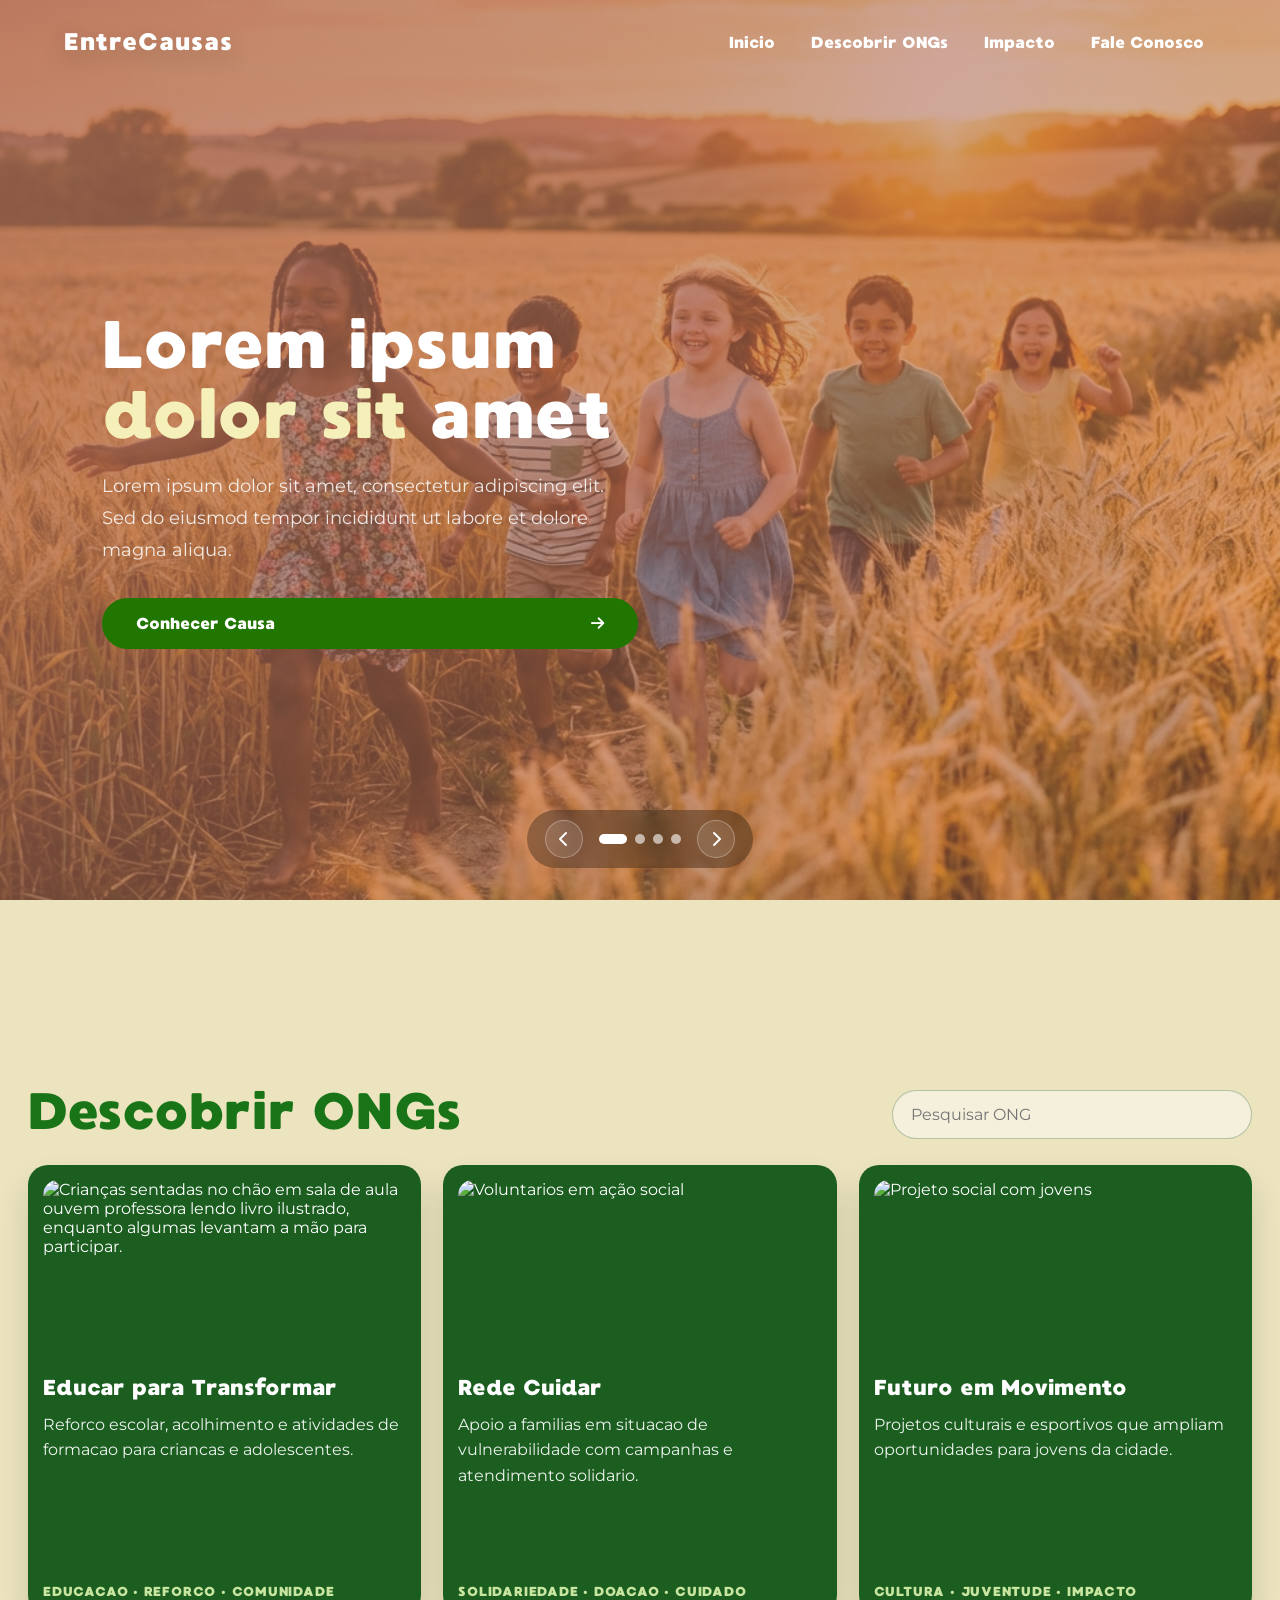
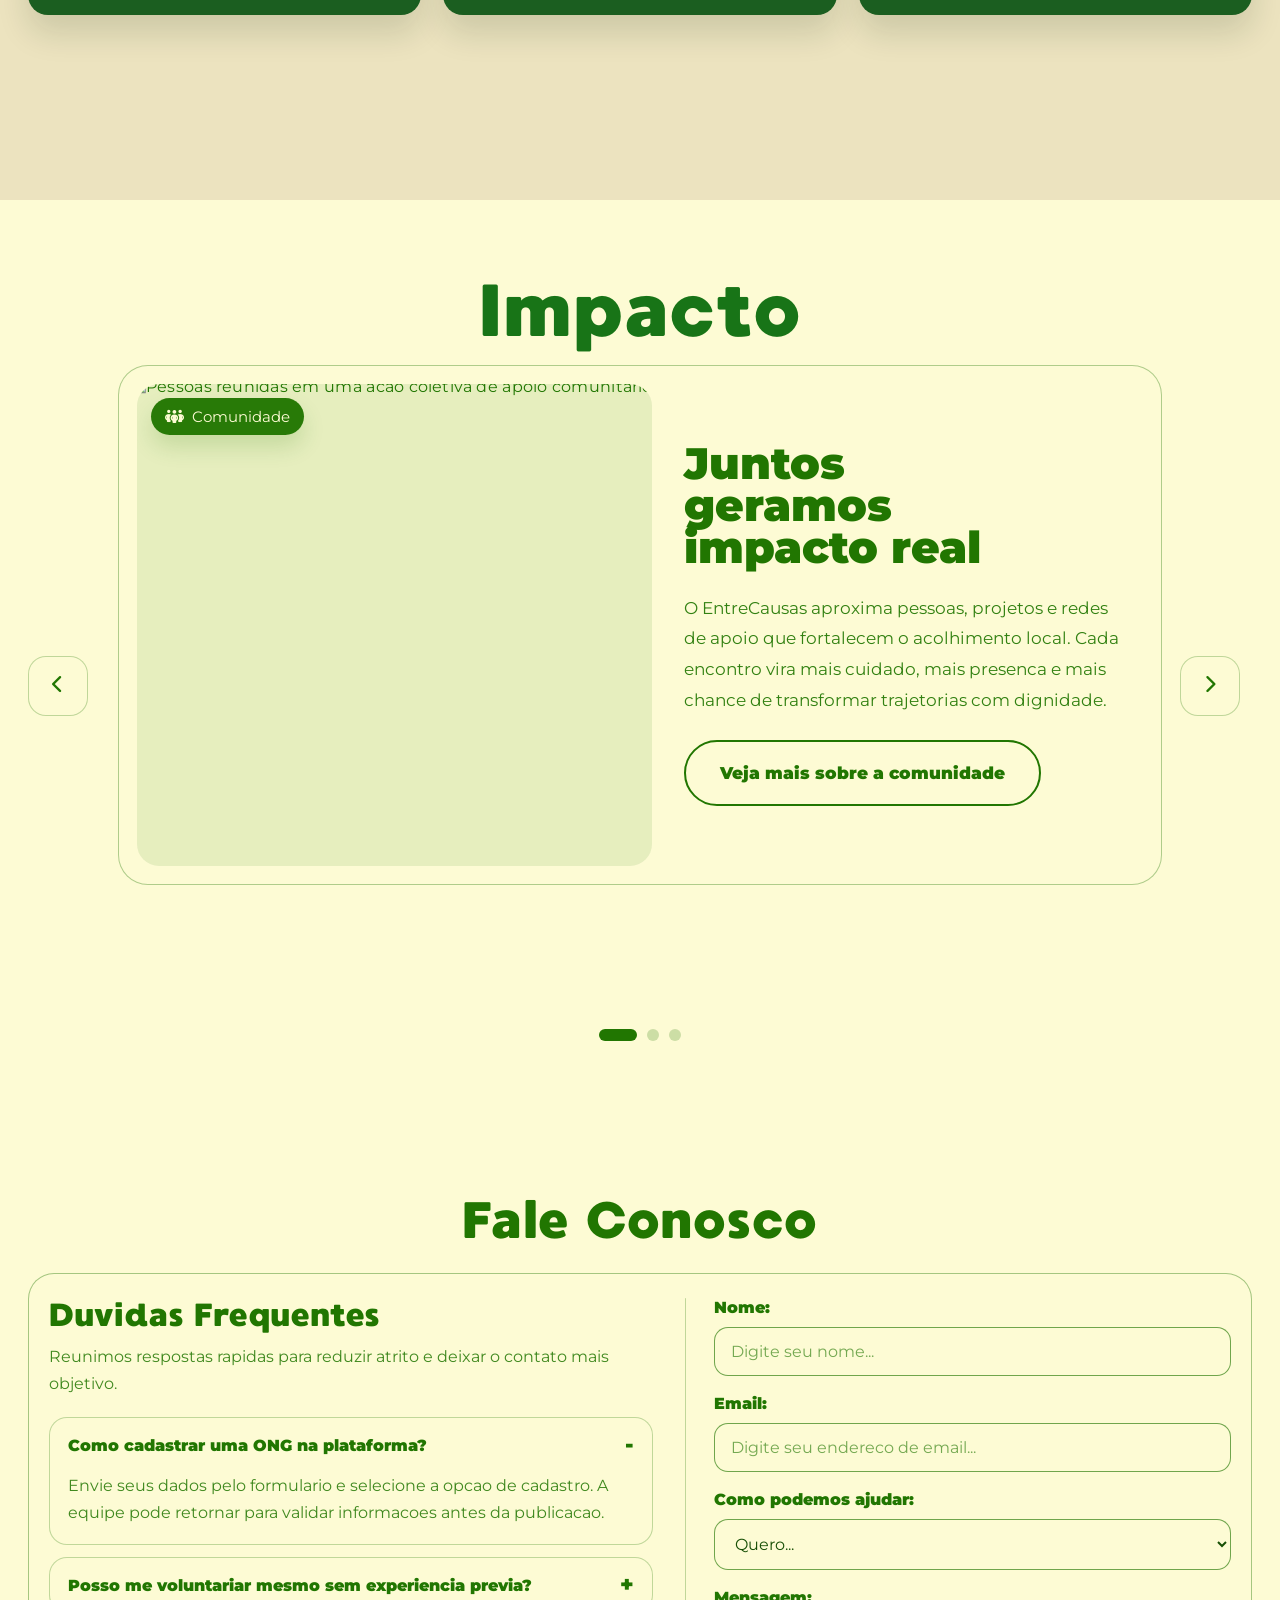
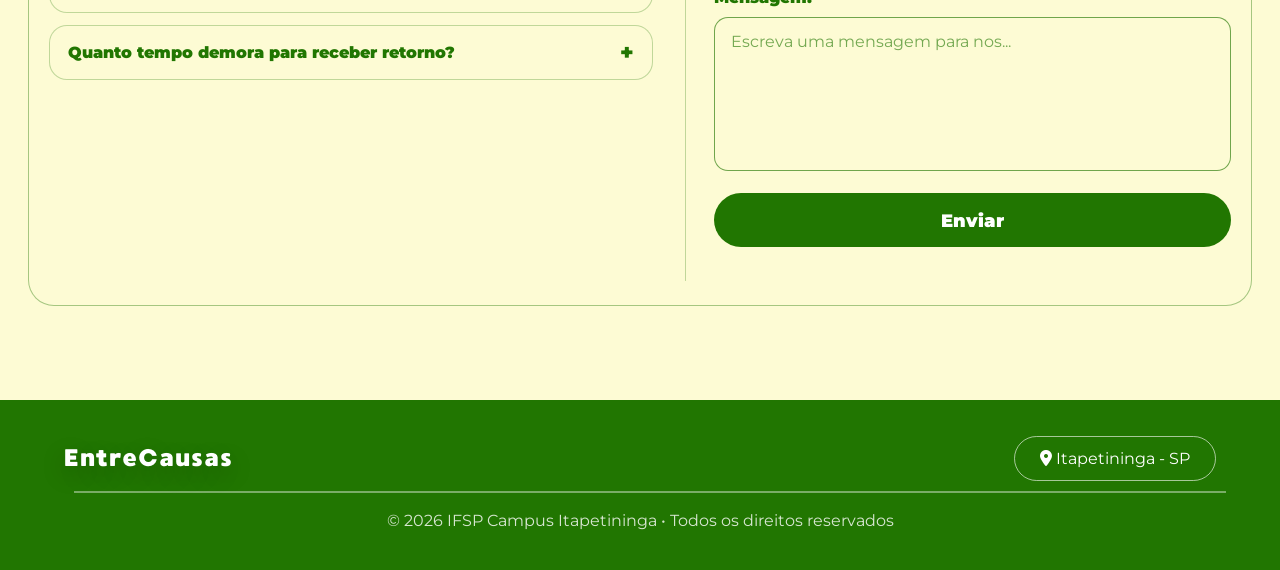
==== commit 6f19ed96: "fix: arrumando header e hero do site" ====
--- a/index.html
+++ b/index.html
@@ -2,15 +2,16 @@
 <html lang="pt-BR">
 
 <head>
+    <title>EntreCausas</title>
     <meta charset="UTF-8">
     <meta name="viewport" content="width=device-width, initial-scale=1.0">
+    <link rel="icon" type="image/x-icon" href="img/icon/icon.png">
     <link rel="stylesheet" href="https://cdnjs.cloudflare.com/ajax/libs/font-awesome/6.5.0/css/all.min.css">
     <link rel="preconnect" href="https://fonts.googleapis.com">
     <link rel="preconnect" href="https://fonts.gstatic.com" crossorigin>
-    <link href="https://fonts.googleapis.com/css2?family=Inter:wght@400;600;700;900&display=swap" rel="stylesheet">
+    <link href="https://fonts.googleapis.com/css2?family=Montserrat:wght@400;500;600;700;800;900&display=swap" rel="stylesheet">
     <link rel="stylesheet" href="style.css">
     <script src="script.js" defer></script>
-    <title>Conecta Itape</title>
 </head>
 
 <body>
@@ -18,7 +19,7 @@
 
     <div id="site">
         <header id="cabecalho" role="banner">
-            <a class="h2-logo" href="#cabecalho">Conecta Itape</a>
+            <a class="h2-logo" href="#cabecalho">EntreCausas</a>
 
             <button id="menu-toggle" type="button" aria-expanded="false" aria-controls="nav-principal"
                 aria-label="Abrir menu de navegacao">
@@ -51,7 +52,7 @@
                             <p class="hero-sub">Lorem ipsum dolor sit amet, consectetur adipiscing elit. Sed do
                                 eiusmod tempor incididunt ut labore et dolore magna aliqua.</p>
                             <div class="hero-actions">
-                                <a href="paginaexemplo.html" class="btn btn--primary">Lorem Ipsum</a>
+                                <a href="paginaexemplo.html" class="btn btn--primary">Conhecer Causa <i class="fa-solid fa-arrow-right" aria-hidden="true"></i></a>
                             </div>
                         </div>
                     </div>
@@ -63,7 +64,7 @@
                             <p class="hero-sub">Ut enim ad minim veniam, quis nostrud exercitation ullamco laboris
                                 nisi ut aliquip ex ea commodo consequat.</p>
                             <div class="hero-actions">
-                                <a href="#descobrir" class="btn btn--primary">Lorem Ipsum</a>
+                                <a href="#descobrir" class="btn btn--primary">Conhecer Causa <i class="fa-solid fa-arrow-right" aria-hidden="true"></i></a>
                             </div>
                         </div>
                     </div>
@@ -75,7 +76,7 @@
                             <p class="hero-sub">Duis aute irure dolor in reprehenderit in voluptate velit esse
                                 cillum dolore eu fugiat nulla pariatur.</p>
                             <div class="hero-actions">
-                                <a href="#sobre" class="btn btn--primary">Lorem Ipsum</a>
+                                <a href="#sobre" class="btn btn--primary">Conhecer Causa <i class="fa-solid fa-arrow-right" aria-hidden="true"></i></a>
                             </div>
                         </div>
                     </div>
@@ -87,7 +88,7 @@
                             <p class="hero-sub">Excepteur sint occaecat cupidatat non proident, sunt in culpa qui
                                 officia deserunt mollit anim id est laborum.</p>
                             <div class="hero-actions">
-                                <a href="#descobrir" class="btn btn--primary">Lorem Ipsum</a>
+                                <a href="#descobrir" class="btn btn--primary">Conhecer Causa <i class="fa-solid fa-arrow-right" aria-hidden="true"></i></a>
                             </div>
                         </div>
                     </div>
@@ -119,7 +120,6 @@
                 <div class="section-inner section-inner--wide">
                     <div id="div-descobrir">
                         <div>
-                            <p class="section-eyebrow section-eyebrow--green">Encontre uma causa</p>
                             <h2 id="titulo-descobrir">Descobrir ONGs</h2>
                         </div>
 
@@ -184,7 +184,7 @@
                                     <div class="impacto-copy">
                                         <p class="impacto-headline">Juntos geramos impacto real</p>
                                         <p class="impacto-text">
-                                            O Conecta Itape aproxima pessoas, projetos e redes de apoio que fortalecem o
+                                            O EntreCausas aproxima pessoas, projetos e redes de apoio que fortalecem o
                                             acolhimento local. Cada encontro vira mais cuidado, mais presenca e mais chance
                                             de transformar trajetorias com dignidade.
                                         </p>
@@ -332,7 +332,7 @@
         <!-- contentifo removido do footer-->
         <footer>
             <div id="div-footer">
-                <h2 class="h2-logo">Conecta Itape</h2>
+                <h2 class="h2-logo">EntreCausas</h2>
                 <p id="p-local"><i class="fa-solid fa-location-dot" aria-hidden="true"></i> Itapetininga - SP</p>
             </div>
             <hr id="hr-footer">
--- a/style.css
+++ b/style.css
@@ -1,8 +1,15 @@
+@font-face {
+    font-family: "Waffle Soft";
+    src: url("./font/Waffle Soft/MADE Waffle Soft PERSONAL USE.otf") format("opentype");
+    font-style: normal;
+    font-weight: 400;
+    font-display: swap;
+}
+
 * {
     margin: 0;
     padding: 0;
     box-sizing: border-box;
-    font-family: "Trebuchet MS", Arial, sans-serif;
 }
 
 body {
@@ -10,11 +17,25 @@
     overflow-x: hidden;
     background: #217601;
     color: white;
+    font-family: "Montserrat", Arial, sans-serif;
 }
 
 a {
     color: inherit;
     text-decoration: none;
+}
+
+h1,
+h2,
+h3,
+h4,
+h5,
+h6,
+.h2-logo,
+.a-cabecalho,
+.btn,
+.section-eyebrow {
+    font-family: "Waffle Soft", "Montserrat", Arial, sans-serif;
 }
 
 h2 {
@@ -85,16 +106,31 @@
 }
 
 #cabecalho {
-    position: sticky;
+    position: fixed;
     top: 0;
+    left: 0;
+    right: 0;
+    width: 100%;
     z-index: 20;
     display: flex;
     justify-content: space-between;
     align-items: center;
     padding: 18px 20px;
-    background: rgba(10, 80, 17, 0.92);
+    background: transparent;
+    backdrop-filter: none;
+    transition: transform 0.35s ease, opacity 0.35s ease, background-color 0.35s ease;
+}
+
+body.hero-past #cabecalho {
+    background: transparent;
+    backdrop-filter: none;
+}
+
+body.hero-past #cabecalho:hover,
+body.hero-past #cabecalho:focus-within,
+body.nav-can-hide.nav-reveal #cabecalho {
+    background: #217601;
     backdrop-filter: blur(10px);
-    transition: transform 0.35s ease, opacity 0.35s ease, background-color 0.35s ease;
 }
 
 #nav-hover-zone {
@@ -115,11 +151,13 @@
     width: 48px;
     height: 48px;
     padding: 0 11px;
-    border: 1px solid rgba(255, 255, 255, 0.18);
+    border: 1px solid transparent;
     border-radius: 14px;
-    background: rgba(255, 255, 255, 0.08);
+    background: transparent;
     color: white;
     cursor: pointer;
+    box-shadow: none;
+    transition: border-color 0.25s ease, background-color 0.25s ease;
 }
 
 #menu-toggle span {
@@ -140,6 +178,14 @@
 
 #menu-toggle[aria-expanded="true"] span:nth-child(3) {
     transform: translateY(-8px) rotate(-45deg);
+}
+
+#menu-toggle:hover,
+#menu-toggle:focus-visible,
+#menu-toggle[aria-expanded="true"] {
+    border-color: rgba(255, 255, 255, 0.9);
+    background: transparent;
+    box-shadow: none;
 }
 
 #nav-principal {
@@ -622,16 +668,19 @@
     line-height: 1.5;
     color: #5d6940;
 }
-#ongContent{
+
+#ongContent {
     background-color: #ece3bf;
     display: flex;
     flex-direction: row;
     justify-content: center;
     align-items: center;
 }
-.img-ong{
+
+.img-ong {
     border-radius: 20px;
 }
+
 .faq-list {
     display: grid;
     gap: 12px;
@@ -919,51 +968,57 @@
     cursor: pointer;
 }
 
-.modal { 
-    position: fixed; 
-    inset: 0; 
-    background: rgba(0,0,0,0.5); 
-    display: flex; 
-    align-items: center; 
-    justify-content: center; 
-    opacity: 0; 
-    pointer-events: none; 
-    transition: 0.3s; 
-    z-index: 999; 
-} 
-.modal.ativo { 
-    opacity: 1; 
-    pointer-events: auto; 
-} 
-.modal-box { 
-    background: #e7e2b8; 
-    padding: 25px; 
-    border-radius: 20px; 
-    max-width: 320px; 
-    text-align: center; 
-    color: #1b5e20; 
-} 
-.modal-icon { 
-    font-size: 40px; 
-    margin-bottom: 10px; 
-} 
-.modal-box h2 { 
-    font-size: clamp(1.8rem, 4vw, 2.4rem); 
-    margin-bottom: 10px; 
-} 
-.modal-box p { 
-    font-size: 0.9rem; 
-    margin-bottom: 20px; 
-} 
-#btn-continuar { 
-    background: #1b5e20; 
-    color: white; 
-    border: none; 
-    padding: 12px; 
-    border-radius: 999px; 
-    width: 100%; 
-    font-weight: bold; 
-    cursor: pointer; 
+.modal {
+    position: fixed;
+    inset: 0;
+    background: rgba(0, 0, 0, 0.5);
+    display: flex;
+    align-items: center;
+    justify-content: center;
+    opacity: 0;
+    pointer-events: none;
+    transition: 0.3s;
+    z-index: 999;
+}
+
+.modal.ativo {
+    opacity: 1;
+    pointer-events: auto;
+}
+
+.modal-box {
+    background: #e7e2b8;
+    padding: 25px;
+    border-radius: 20px;
+    max-width: 320px;
+    text-align: center;
+    color: #1b5e20;
+}
+
+.modal-icon {
+    font-size: 40px;
+    margin-bottom: 10px;
+}
+
+.modal-box h2 {
+    font-size: clamp(1.8rem, 4vw, 2.4rem);
+    margin-bottom: 10px;
+}
+
+.modal-box p {
+    font-size: 0.9rem;
+    margin-bottom: 20px;
+}
+
+#btn-continuar {
+    background: #1b5e20;
+    color: white;
+    border: none;
+    padding: 12px;
+    border-radius: 999px;
+    width: 100%;
+    font-weight: bold;
+    cursor: pointer;
 }
 
 @media (min-width: 768px) {
@@ -1283,12 +1338,10 @@
 .hero-overlay {
     position: absolute;
     inset: 0;
-    background: linear-gradient(
-        135deg,
-        rgba(10, 61, 10, 0.82) 0%,
-        rgba(15, 82, 18, 0.6) 50%,
-        rgba(33, 118, 1, 0.4) 100%
-    );
+    background: linear-gradient(135deg,
+            rgba(178, 111, 88, 0.82) 0%,
+            rgba(178, 111, 88, 0.6) 50%,
+            rgba(178, 111, 88, 0.4) 100%);
 }
 
 .hero-content {
@@ -1349,6 +1402,27 @@
     animation: fadeInUp 0.6s 0.45s ease both;
 }
 
+.hero-actions .btn {
+    display: inline-flex;
+    align-items: center;
+    gap: 12px;
+}
+
+.hero-actions .btn i {
+    font-size: 0.95em;
+    transition: transform 0.25s ease;
+}
+
+.hero-actions .btn:hover i,
+.hero-actions .btn:focus-visible i {
+    transform: translateX(3px);
+}
+
+.hero-actions .btn:hover,
+.hero-actions .btn:focus-visible {
+    transform: none;
+}
+
 /* ---- Controles do slider ---- */
 
 .hero-controls {
@@ -1395,7 +1469,7 @@
     height: 10px;
     border: none;
     border-radius: 50%;
-    background: rgba(255, 255, 255, 0.35);
+    background: rgba(255, 255, 255, 0.6);
     cursor: pointer;
     transition: all 0.3s ease;
 }
@@ -1403,7 +1477,7 @@
 .hero-dot.is-active {
     width: 28px;
     border-radius: var(--radius-full);
-    background: var(--gold);
+    background: #ffffff;
 }
 
 /* ===========================
@@ -1519,6 +1593,7 @@
         opacity: 0;
         transform: translateY(24px);
     }
+
     to {
         opacity: 1;
         transform: translateY(0);
@@ -1546,6 +1621,28 @@
     }
 }
 
+@media (max-width: 767px) {
+
+    .hero-controls {
+        gap: 0;
+        padding: 0;
+        background: transparent;
+        backdrop-filter: none;
+        bottom: 24px;
+    }
+
+    .hero-arrow {
+        display: none;
+    }
+
+    .hero-dots {
+        padding: 8px 12px;
+        border-radius: var(--radius-full);
+        background: rgba(0, 0, 0, 0.22);
+        backdrop-filter: blur(8px);
+    }
+}
+
 @media (min-width: 1024px) {
 
     .hero-content {
@@ -1553,32 +1650,48 @@
         max-width: 740px;
     }
 
+    .hero-actions {
+        width: 100%;
+    }
+
+    .hero-actions .btn {
+        width: 100%;
+        justify-content: space-between;
+    }
+
     #sobre {
         padding: 100px 0;
     }
+
     /* cards pareciam achatados antes */
     .cards {
         min-height: 450px;
         display: flex;
         flex-direction: column;
     }
-    .cards img{
+
+    .cards img {
         object-fit: cover;
     }
-    .cards h4{
+
+    .cards h4 {
         margin-top: auto;
     }
+
     /* diminui o tamanho do carrosel não cabia na tela inteira */
-    .impacto-stage{
+    .impacto-stage {
         max-height: 800px;
     }
-    .impacto-shell{
+
+    .impacto-shell {
         max-height: 650px;
     }
-    .impacto-shell img{
+
+    .impacto-shell img {
         max-height: 600px;
     }
 }
+
 /* ===========================
    FOCUS VISIBLE - CONTEXTOS
    =========================== */
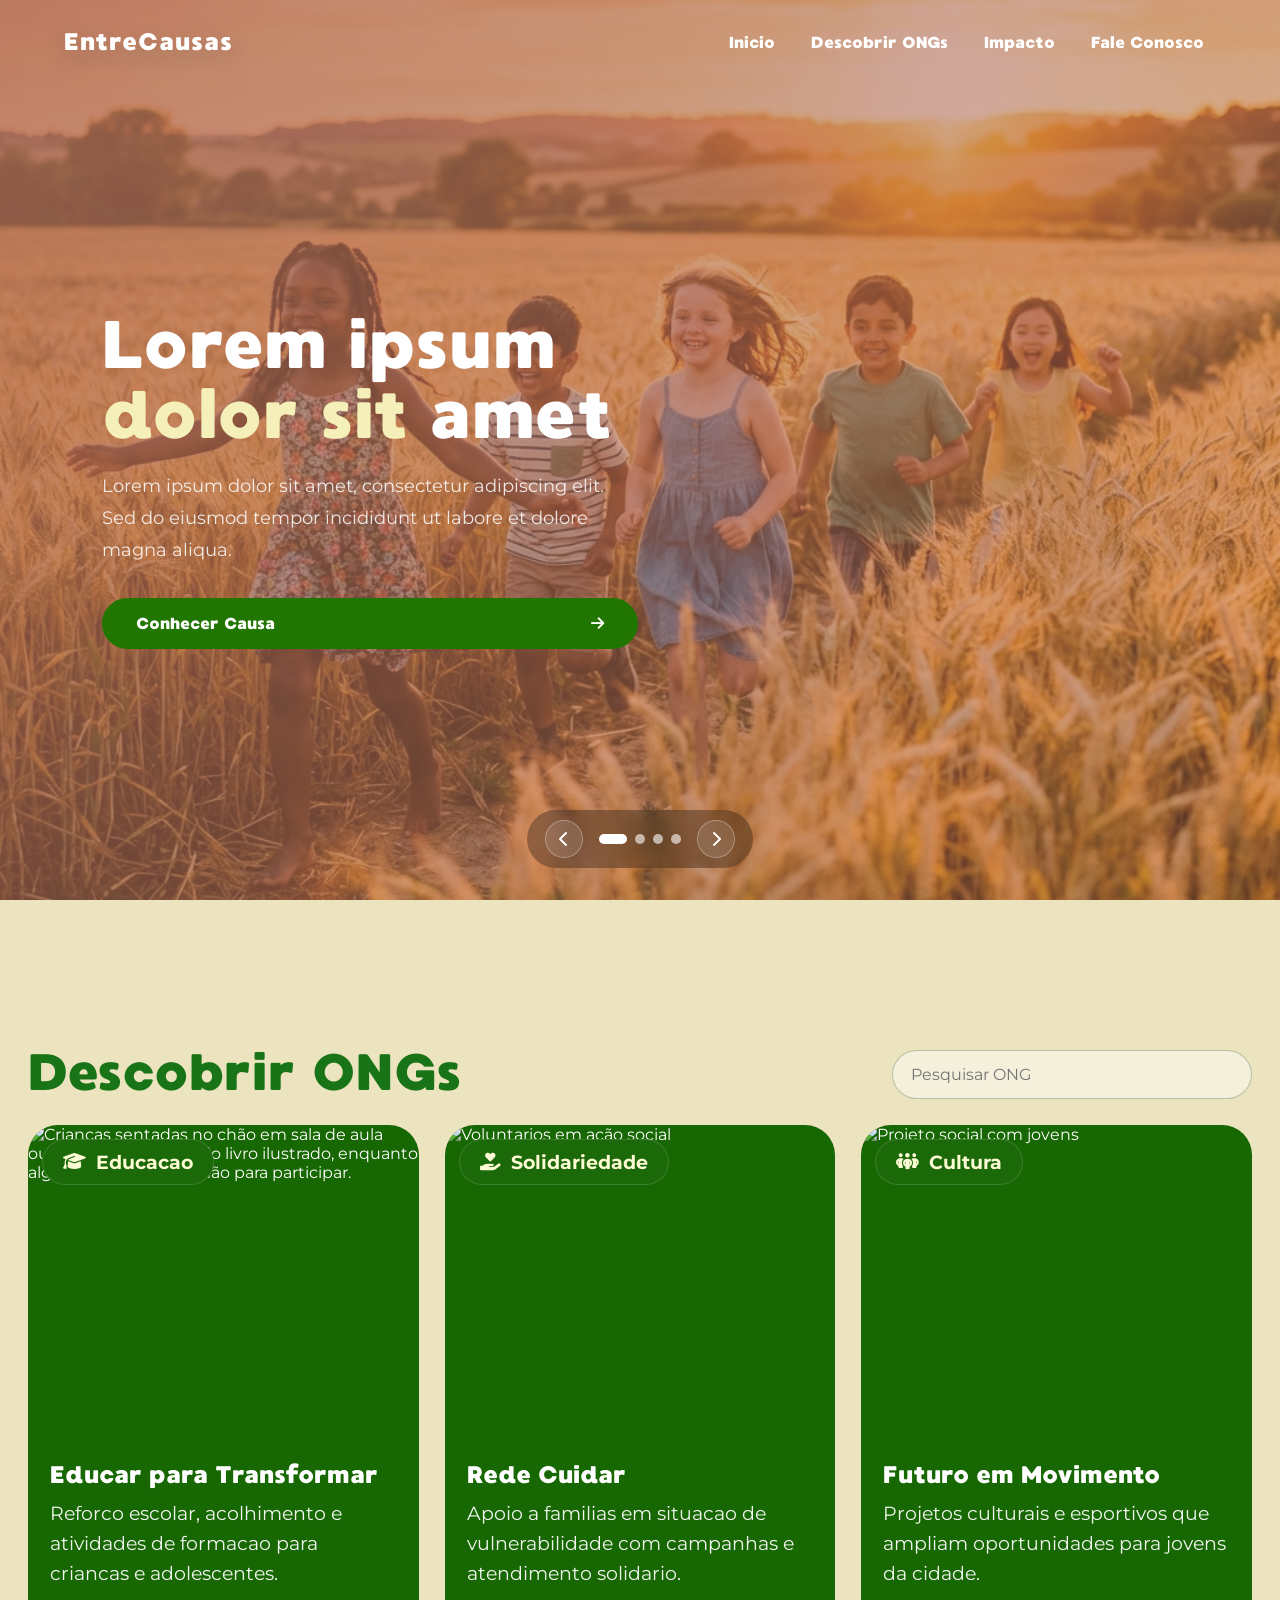
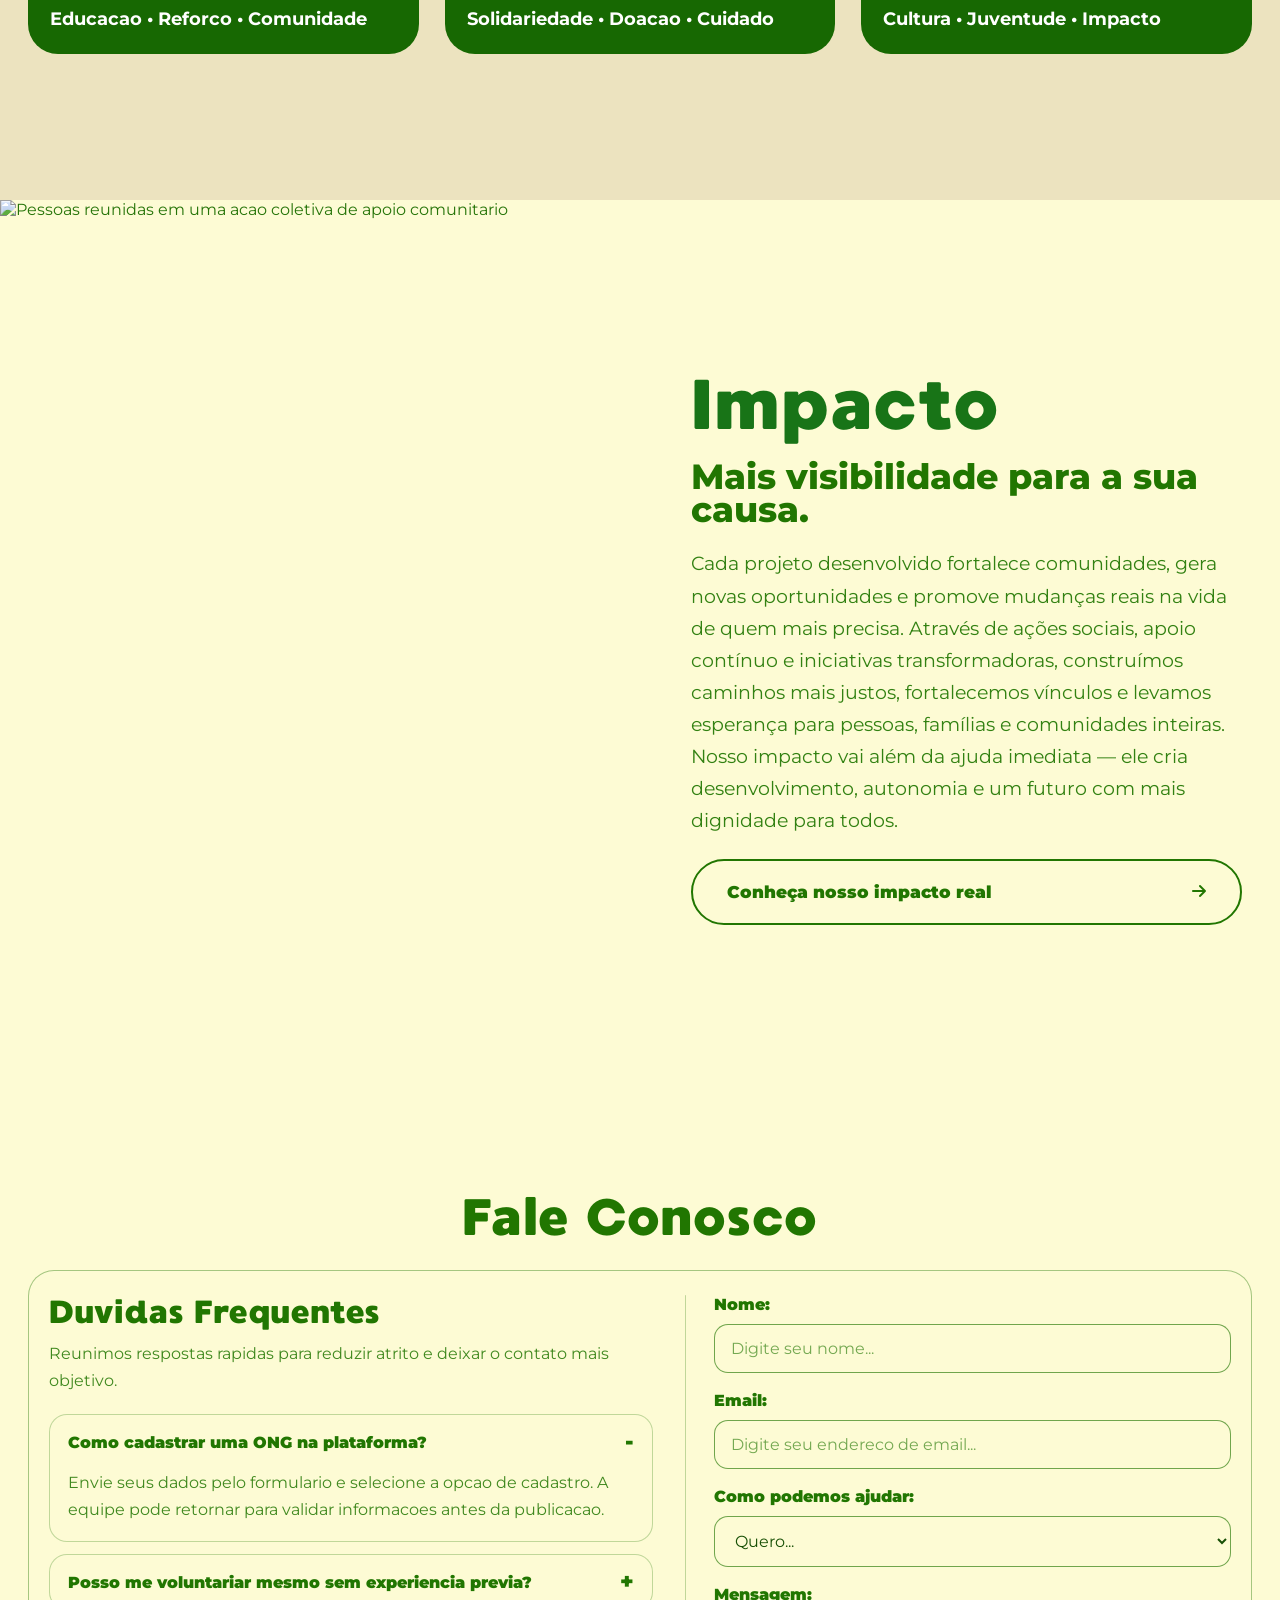
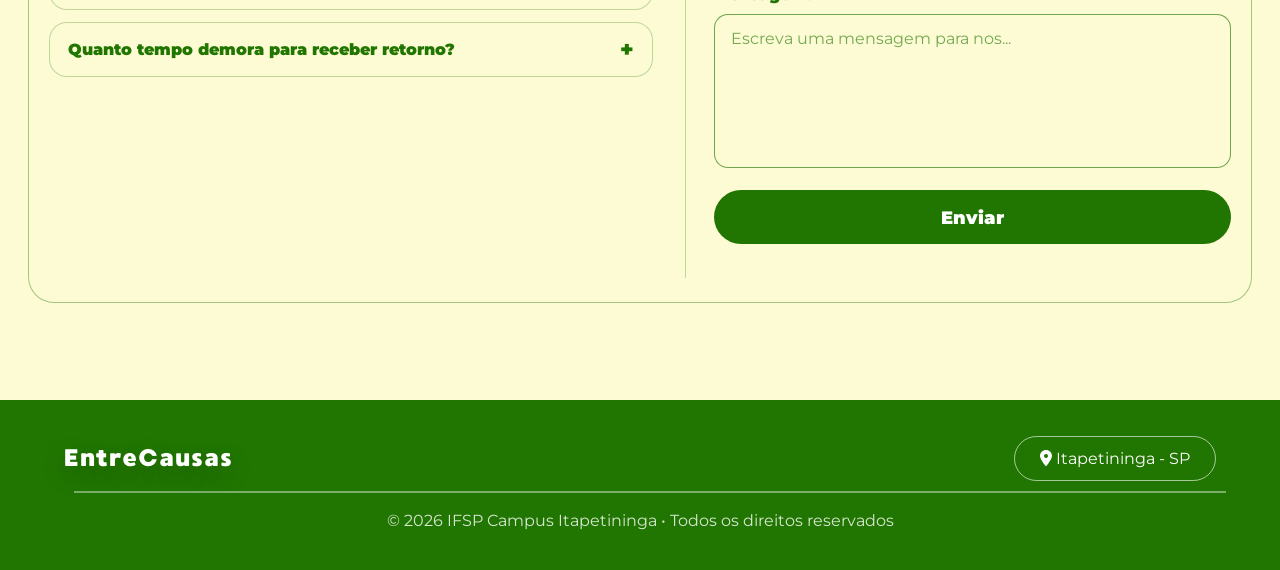
==== commit f6eed65d: "fix: arrumando seção impacto" ====
--- a/index.html
+++ b/index.html
@@ -131,6 +131,7 @@
 
                     <div id="ongs">
                         <a href="detalhes.html" class="cards">
+                            <span class="card-badge"><i class="fa-solid fa-graduation-cap" aria-hidden="true"></i> Educacao</span>
                             <img src="https://images.unsplash.com/photo-1588075592446-265fd1e6e76f?q=80&w=1172&auto=format&fit=crop&ixlib=rb-4.1.0&ixid=M3wxMjA3fDB8MHxwaG90by1wYWdlfHx8fGVufDB8fHx8fA%3D%3D"
                                 alt="Crianças sentadas no chão em sala de aula ouvem professora lendo livro ilustrado, enquanto algumas levantam a mão para participar.">
                             <h3>Educar para Transformar</h3>
@@ -139,6 +140,7 @@
                         </a>
 
                         <a href="#" class="cards">
+                            <span class="card-badge"><i class="fa-solid fa-hand-holding-heart" aria-hidden="true"></i> Solidariedade</span>
                             <img src="https://images.unsplash.com/photo-1509099836639-18ba1795216d"
                                 alt="Voluntarios em ação social">
                             <h3>Rede Cuidar</h3>
@@ -147,6 +149,7 @@
                         </a>
 
                         <a href="#" class="cards">
+                            <span class="card-badge"><i class="fa-solid fa-people-group" aria-hidden="true"></i> Cultura</span>
                             <img src="https://images.unsplash.com/photo-1511632765486-a01980e01a18"
                                 alt="Projeto social com jovens">
                             <h3>Futuro em Movimento</h3>
@@ -159,100 +162,23 @@
 
             <section id="impacto" aria-labelledby="titulo-impacto">
                 <div class="section-inner section-inner--wide">
-                    <div class="impacto-header">
-                        <h2 id="titulo-impacto">Impacto</h2>
-                    </div>
-
-                    <div class="impacto-carousel" data-impacto-carousel aria-roledescription="carrossel" aria-label="Carrossel de impacto">
-                        <button class="impacto-arrow impacto-arrow--prev" type="button" data-impacto-prev
-                            aria-label="Slide anterior">
-                            <i class="fa-solid fa-chevron-left" aria-hidden="true"></i>
-                        </button>
-
-                        <div class="impacto-stage">
-                            <article class="impacto-slide is-active" data-impacto-slide>
-                                <div class="impacto-shell">
-                                    <div class="impacto-media">
-                                        <span class="impacto-badge">
-                                            <i class="fa-solid fa-people-group" aria-hidden="true"></i>
-                                            Comunidade
-                                        </span>
-                                        <img src="./img/carrossel/instituto-nosso-lar/fotografia-Instituto-Nosso-Lar-Horizontal-Desktop.jpg"
-                                            alt="Pessoas reunidas em uma acao coletiva de apoio comunitario">
-                                    </div>
-
-                                    <div class="impacto-copy">
-                                        <p class="impacto-headline">Juntos geramos impacto real</p>
-                                        <p class="impacto-text">
-                                            O EntreCausas aproxima pessoas, projetos e redes de apoio que fortalecem o
-                                            acolhimento local. Cada encontro vira mais cuidado, mais presenca e mais chance
-                                            de transformar trajetorias com dignidade.
-                                        </p>
-                                        <a href="#descobrir" class="impacto-cta">Veja mais sobre a comunidade</a>
-                                    </div>
-                                </div>
-                            </article>
-
-                            <article class="impacto-slide" data-impacto-slide>
-                                <div class="impacto-shell">
-                                    <div class="impacto-media">
-                                        <span class="impacto-badge">
-                                            <i class="fa-solid fa-hand-holding-heart" aria-hidden="true"></i>
-                                            Acolhimento
-                                        </span>
-                                        <img src="./img/carrossel/sos-animais/fotografia-SOS-Animais-Vertical-Mobile.jpg"
-                                            alt="Momento de cuidado e acolhimento em um projeto social">
-                                    </div>
-
-                                    <div class="impacto-copy">
-                                        <p class="impacto-headline">Pessoas e projetos que mudam vidas</p>
-                                        <p class="impacto-text">
-                                            A vitrine institucional ajuda iniciativas sociais a contarem sua historia com
-                                            clareza e credibilidade. Isso amplia apoio, engaja voluntarios e cria uma ponte
-                                            mais direta entre quem quer ajudar e quem esta fazendo a diferenca.
-                                        </p>
-                                        <a href="#descobrir" class="impacto-cta">Veja mais sobre a comunidade</a>
-                                    </div>
-                                </div>
-                            </article>
-
-                            <article class="impacto-slide" data-impacto-slide>
-                                <div class="impacto-shell">
-                                    <div class="impacto-media">
-                                        <span class="impacto-badge">
-                                            <i class="fa-solid fa-seedling" aria-hidden="true"></i>
-                                            Impacto social
-                                        </span>
-                                        <img src="https://images.unsplash.com/photo-1517486808906-6ca8b3f04846?auto=format&fit=crop&w=1200&q=80"
-                                            alt="Voluntarios reunidos em um projeto social comunitario">
-                                    </div>
-
-                                    <div class="impacto-copy">
-                                        <p class="impacto-headline">Pequenas acoes, grandes mudancas</p>
-                                        <p class="impacto-text">
-                                            Quando uma ONG ganha visibilidade, toda a comunidade responde melhor. O impacto
-                                            aparece em novas parcerias, campanhas mais fortes e uma rede de confianca que
-                                            sustenta resultados de longo prazo.
-                                        </p>
-                                        <a href="#descobrir" class="impacto-cta">Veja mais sobre a comunidade</a>
-                                    </div>
-                                </div>
-                            </article>
-                        </div>
-
-                        <button class="impacto-arrow impacto-arrow--next" type="button" data-impacto-next
-                            aria-label="Proximo slide">
-                            <i class="fa-solid fa-chevron-right" aria-hidden="true"></i>
-                        </button>
-                    </div>
-
-                    <div class="impacto-dots" role="tablist" aria-label="Indicadores do carrossel">
-                        <button class="impacto-dot is-active" type="button" data-impacto-dot aria-label="Ir para o slide 1"
-                            aria-current="true"></button>
-                        <button class="impacto-dot" type="button" data-impacto-dot aria-label="Ir para o slide 2"
-                            aria-current="false"></button>
-                        <button class="impacto-dot" type="button" data-impacto-dot aria-label="Ir para o slide 3"
-                            aria-current="false"></button>
+                    <div class="impacto-shell impacto-shell--static">
+                        <div class="impacto-visual">
+                            <img src="./img/carrossel/instituto-nosso-lar/fotografia-Instituto-Nosso-Lar-Horizontal-Desktop.jpg"
+                                alt="Pessoas reunidas em uma acao coletiva de apoio comunitario">
+                        </div>
+
+                        <div class="impacto-copy impacto-copy--static">
+                            <div class="impacto-header">
+                                <h2 id="titulo-impacto">Impacto</h2>
+                            </div>
+
+                            <p class="impacto-headline">Mais visibilidade para a sua causa.</p>
+                            <p class="impacto-text">
+                                Cada projeto desenvolvido fortalece comunidades, gera novas oportunidades e promove mudanças reais na vida de quem mais precisa. Através de ações sociais, apoio contínuo e iniciativas transformadoras, construímos caminhos mais justos, fortalecemos vínculos e levamos esperança para pessoas, famílias e comunidades inteiras. Nosso impacto vai além da ajuda imediata — ele cria desenvolvimento, autonomia e um futuro com mais dignidade para todos.
+                            </p>
+                            <a href="detalhes.html" class="impacto-cta">Conheça nosso impacto real</a>
+                        </div>
                     </div>
                 </div>
             </section>
--- a/style.css
+++ b/style.css
@@ -131,6 +131,15 @@
 body.nav-can-hide.nav-reveal #cabecalho {
     background: #217601;
     backdrop-filter: blur(10px);
+}
+
+.page-interna #cabecalho {
+    background: #217601;
+    backdrop-filter: blur(10px);
+}
+
+.page-interna main {
+    padding-top: 88px;
 }
 
 #nav-hover-zone {
@@ -350,43 +359,86 @@
 #ongs {
     display: grid;
     grid-template-columns: 1fr;
-    gap: 22px;
+    gap: 26px;
     margin-top: 26px;
 }
 
 .cards {
-    width: 100%;
-    background: #1b5e20;
-    padding: 15px;
-    border-radius: 20px;
+    position: relative;
+    width: 100%;
+    display: flex;
+    flex-direction: column;
+    overflow: hidden;
+    background: #176802;
+    border-radius: 30px;
     color: white;
-    box-shadow: 0 18px 32px rgba(12, 42, 12, 0.14);
+    box-shadow: none;
+    transition: transform 0.28s ease;
+}
+
+.card-badge {
+    position: absolute;
+    top: 14px;
+    left: 14px;
+    z-index: 2;
+    display: inline-flex;
+    align-items: center;
+    gap: 10px;
+    min-height: 46px;
+    padding: 0 20px;
+    border: 1px solid rgba(255, 255, 255, 0.14);
+    border-radius: 999px;
+    background: #1b6908;
+    color: #fdfbd4;
+    font-family: "Montserrat", Arial, sans-serif;
+    font-size: clamp(1rem, 2.8vw, 1.2rem);
+    font-weight: 700;
+    line-height: 1.1;
+    box-shadow: none;
+}
+
+.card-badge i {
+    font-size: 0.95em;
+}
+
+.cards:hover,
+.cards:focus-visible {
+    transform: translateY(-4px);
 }
 
 .cards img {
     width: 100%;
-    height: 180px;
+    height: clamp(250px, 34vw, 320px);
     object-fit: cover;
-    border-radius: 15px;
+    display: block;
+    border-radius: 0;
+    filter: none;
 }
 
 .cards h3 {
-    margin-top: 14px;
-    font-size: 1.35rem;
+    padding: 18px 22px 0;
+    font-size: clamp(1.45rem, 3vw, 1.5rem);
+    line-height: 1;
 }
 
 .cards p {
-    margin-top: 10px;
+    padding: 12px 22px 14px;
+    margin-top: 0;
+    font-size: clamp(1rem, 2.8vw, 1.16rem);
     line-height: 1.6;
-    color: rgba(255, 255, 255, 0.92);
+    color: rgba(255, 255, 255, 0.94);
 }
 
 .cards h4 {
-    margin-top: 14px;
-    font-size: 0.82rem;
-    letter-spacing: 0.06em;
-    text-transform: uppercase;
-    color: #c8e6a0;
+    margin-top: auto;
+    padding: 6px 22px 24px;
+    font-size: clamp(0.95rem, 1.8vw, 1.125rem);
+    letter-spacing: 0;
+    text-transform: none;
+    color: #ffffff;
+    font-family: "Montserrat", Arial, sans-serif;
+    font-weight: 700;
+    white-space: nowrap;
 }
 
 #impacto {
@@ -1024,6 +1076,10 @@
 @media (min-width: 768px) {
     #cabecalho {
         padding: 22px 5%;
+    }
+
+    .page-interna main {
+        padding-top: 98px;
     }
 
     #menu-toggle {
@@ -1693,6 +1749,148 @@
 }
 
 /* ===========================
+   IMPACTO ESTATICO
+   =========================== */
+
+#impacto {
+    padding: 0;
+    min-height: 100svh;
+    align-items: stretch;
+}
+
+#impacto + #fale_conosco {
+    margin-top: 0;
+    padding-top: 0;
+}
+
+#impacto + #fale_conosco .section-inner.section-inner--wide {
+    padding-top: clamp(2rem, 4vw, 3.125rem);
+}
+
+#impacto .section-inner.section-inner--wide {
+    width: 100%;
+    max-width: none;
+}
+
+#impacto .impacto-header {
+    margin: 0;
+    text-align: left;
+}
+
+#impacto .impacto-header h2 {
+    font-size: clamp(2.8rem, 6vw, 4.4rem);
+    line-height: 0.94;
+}
+
+#impacto .impacto-shell.impacto-shell--static {
+    display: grid;
+    grid-template-columns: 1fr;
+    gap: 0;
+    overflow: hidden;
+    width: 100%;
+    min-height: 100svh;
+    max-height: none;
+    padding: 0;
+    border: none;
+    border-radius: 0;
+    background: #fdfbd4;
+}
+
+#impacto .impacto-visual {
+    position: relative;
+    min-height: 0;
+    aspect-ratio: 4 / 3;
+    overflow: hidden;
+}
+
+#impacto .impacto-visual img {
+    width: 100%;
+    height: 100%;
+    min-height: 0;
+    max-height: none;
+    object-fit: cover;
+    display: block;
+    filter: saturate(0.92);
+}
+
+#impacto .impacto-copy.impacto-copy--static {
+    display: grid;
+    align-content: start;
+    gap: 22px;
+    padding: 28px 28px 34px;
+    background: #fdfbd4;
+}
+
+#impacto .impacto-headline {
+    width: 100%;
+    max-width: none;
+    font-size: clamp(1.45rem, 3vw, 2.2rem);
+    font-family: "Montserrat", Arial, sans-serif;
+    font-weight: 800;
+    line-height: 0.93;
+}
+
+#impacto .impacto-text {
+    max-width: 34rem;
+    font-size: clamp(1rem, 2vw, 1.18rem);
+    line-height: 1.7;
+}
+
+#impacto .impacto-cta {
+    width: 100%;
+    max-width: none;
+    justify-content: space-between;
+    gap: 16px;
+    transition: background-color 0.25s ease, color 0.25s ease, border-color 0.25s ease;
+}
+
+#impacto .impacto-cta:hover,
+#impacto .impacto-cta:focus-visible {
+    transform: none;
+}
+
+#impacto .impacto-cta::after {
+    content: "\f061";
+    font-family: "Font Awesome 6 Free";
+    font-weight: 900;
+    font-size: 0.95em;
+    line-height: 1;
+    flex-shrink: 0;
+}
+
+@media (min-width: 768px) {
+    #impacto .impacto-shell.impacto-shell--static {
+        grid-template-columns: minmax(0, 1.02fr) minmax(0, 0.98fr);
+        min-height: 100svh;
+    }
+
+    #impacto .impacto-visual {
+        min-height: 0;
+        aspect-ratio: auto;
+    }
+
+    #impacto .impacto-visual img {
+        min-height: 0;
+    }
+
+    #impacto .impacto-copy.impacto-copy--static {
+        align-content: center;
+        padding: 40px 34px 44px;
+    }
+}
+
+@media (min-width: 1024px) {
+    #impacto .impacto-shell.impacto-shell--static {
+        grid-template-columns: minmax(0, 1.02fr) minmax(360px, 0.98fr);
+        min-height: 100svh;
+    }
+
+    #impacto .impacto-copy.impacto-copy--static {
+        padding: 46px 38px 48px;
+    }
+}
+
+/* ===========================
    FOCUS VISIBLE - CONTEXTOS
    =========================== */
 
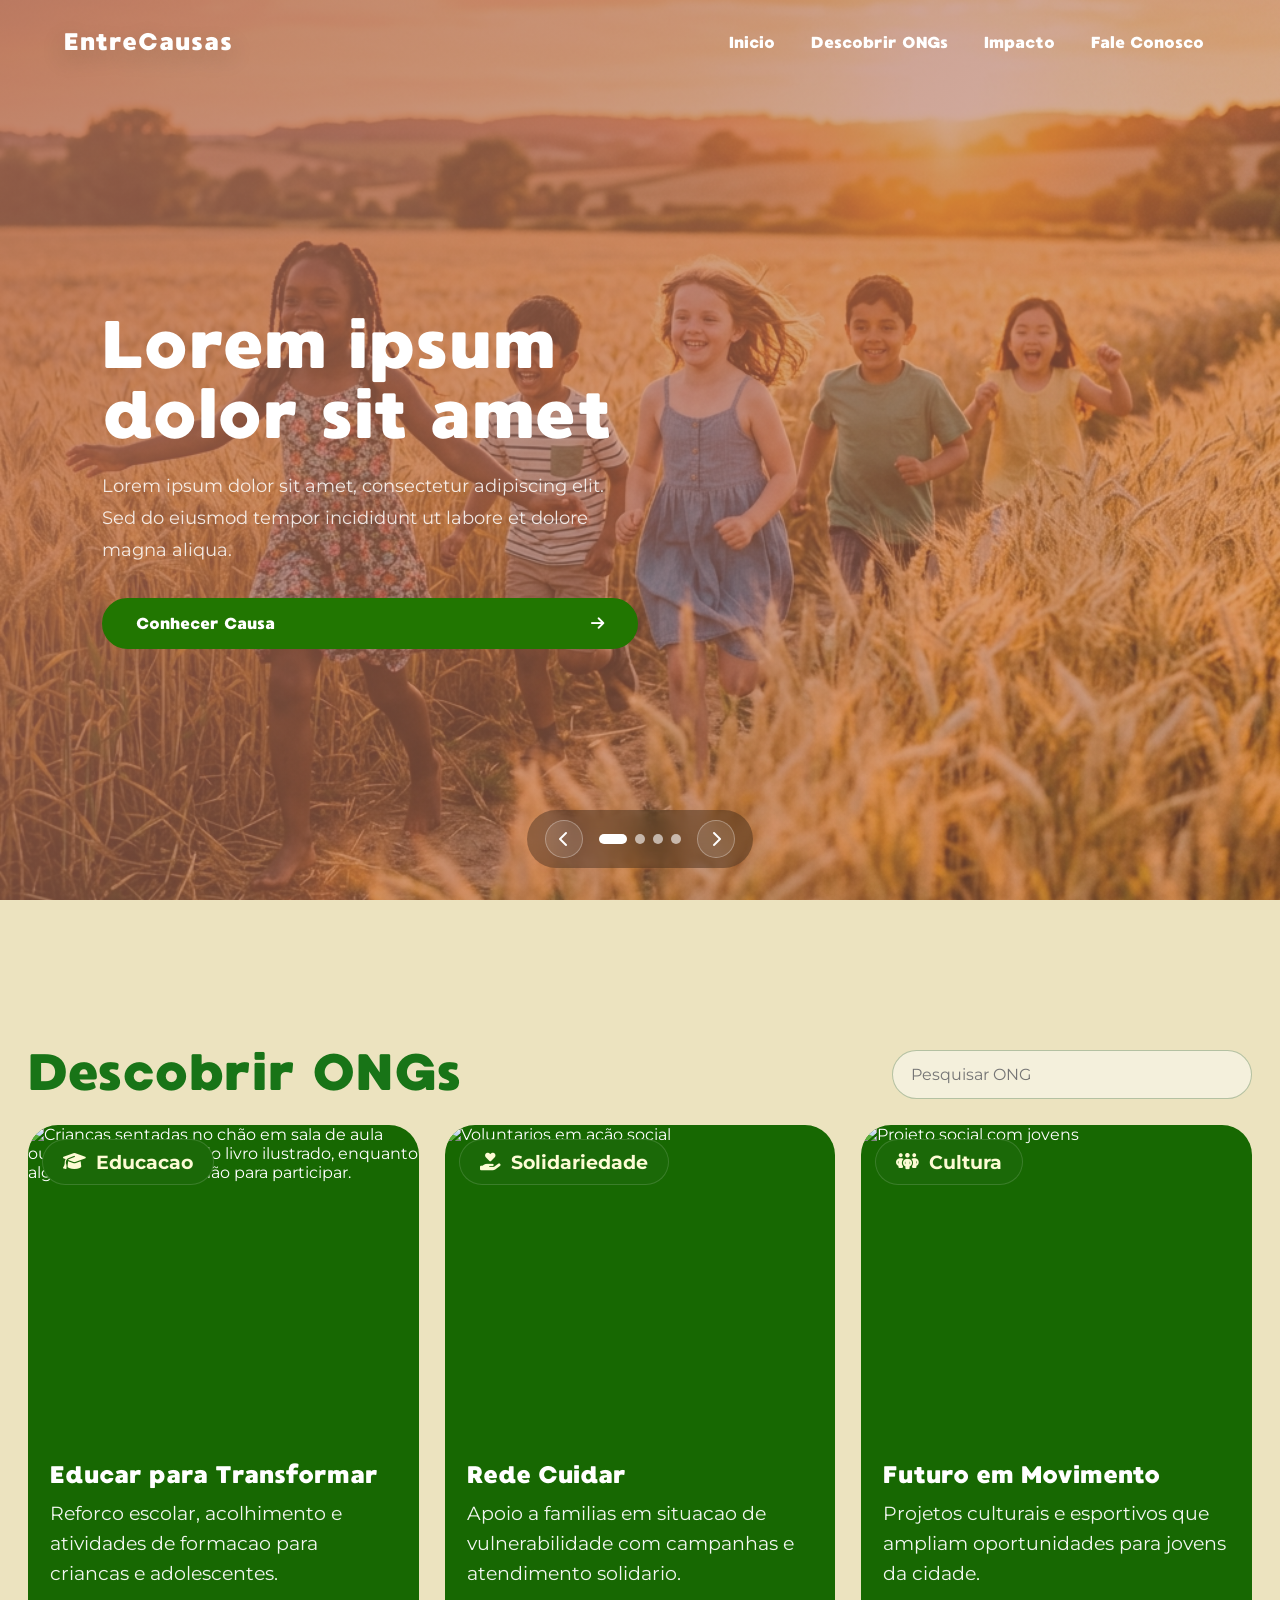
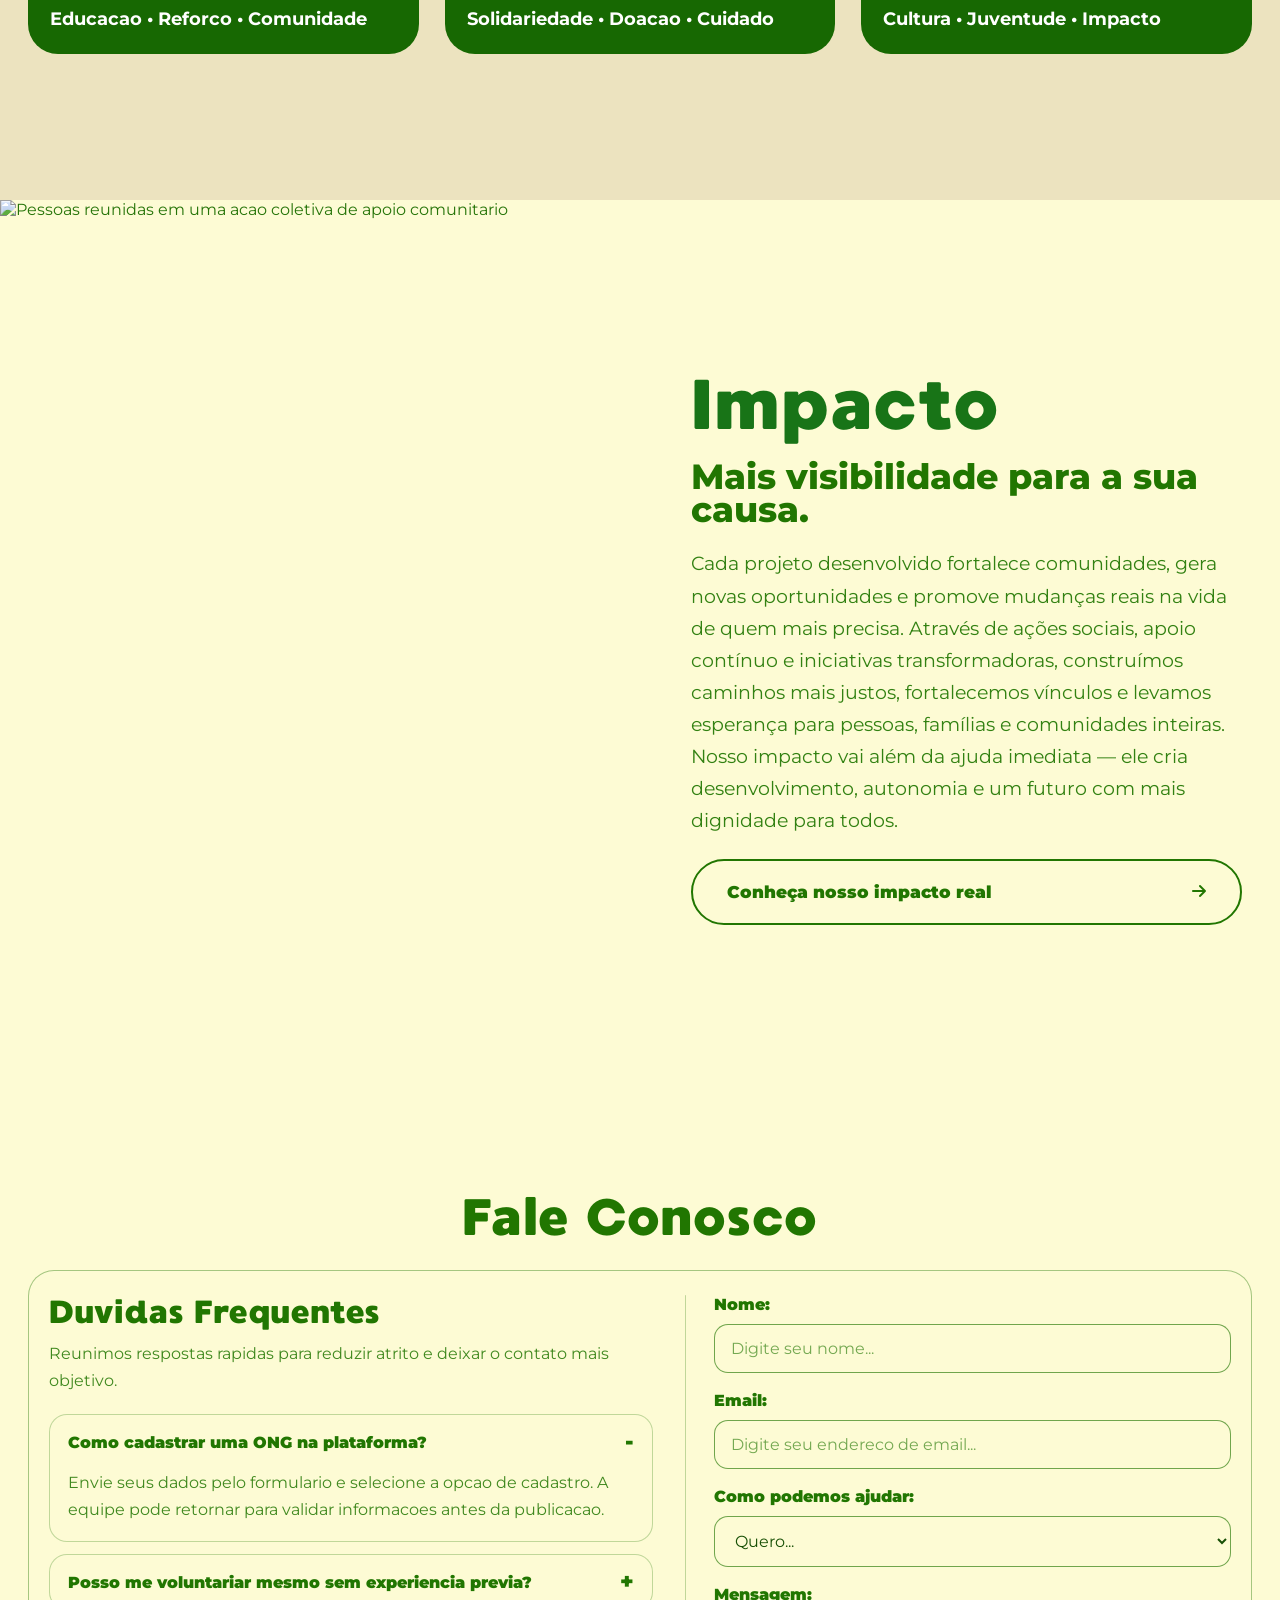
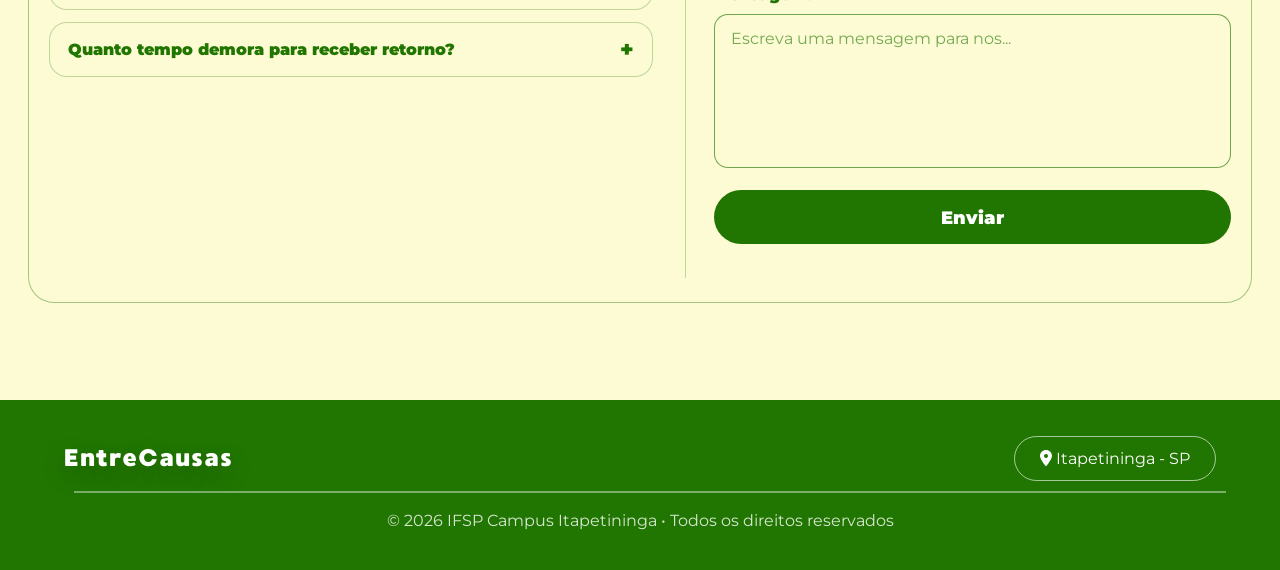
==== commit dbfa686f: "fix: arrumando design de acordo com a referencia" ====
--- a/index.html
+++ b/index.html
@@ -48,11 +48,11 @@
                         style="background-image:url('./img/hero/slide-1.png')">
                         <div class="hero-overlay"></div>
                         <div class="hero-content">
-                            <h1>Lorem ipsum <span class="hero-highlight">dolor sit</span> amet</h1>
+                            <h1>Lorem ipsum dolor sit amet</h1>
                             <p class="hero-sub">Lorem ipsum dolor sit amet, consectetur adipiscing elit. Sed do
                                 eiusmod tempor incididunt ut labore et dolore magna aliqua.</p>
                             <div class="hero-actions">
-                                <a href="paginaexemplo.html" class="btn btn--primary">Conhecer Causa <i class="fa-solid fa-arrow-right" aria-hidden="true"></i></a>
+                                <a href="#" class="btn btn--primary">Conhecer Causa <i class="fa-solid fa-arrow-right" aria-hidden="true"></i></a>
                             </div>
                         </div>
                     </div>
@@ -60,7 +60,7 @@
                         style="background-image:url('./img/hero/slide-2.png')">
                         <div class="hero-overlay"></div>
                         <div class="hero-content">
-                            <h1>Ut enim ad <span class="hero-highlight">minim veniam</span></h1>
+                            <h1>Ut enim ad minim veniam</h1>
                             <p class="hero-sub">Ut enim ad minim veniam, quis nostrud exercitation ullamco laboris
                                 nisi ut aliquip ex ea commodo consequat.</p>
                             <div class="hero-actions">
@@ -72,7 +72,7 @@
                         style="background-image:url('./img/hero/slide-3.png')">
                         <div class="hero-overlay"></div>
                         <div class="hero-content">
-                            <h1>Duis aute irure <span class="hero-highlight">dolor reprehenderit</span></h1>
+                            <h1>Duis aute irure dolor reprehenderit</h1>
                             <p class="hero-sub">Duis aute irure dolor in reprehenderit in voluptate velit esse
                                 cillum dolore eu fugiat nulla pariatur.</p>
                             <div class="hero-actions">
@@ -84,7 +84,7 @@
                         style="background-image:url('./img/hero/slide-4.png')">
                         <div class="hero-overlay"></div>
                         <div class="hero-content">
-                            <h1>Excepteur sint <span class="hero-highlight">occaecat cupidatat</span></h1>
+                            <h1>Excepteur sint occaecat cupidatat</h1>
                             <p class="hero-sub">Excepteur sint occaecat cupidatat non proident, sunt in culpa qui
                                 officia deserunt mollit anim id est laborum.</p>
                             <div class="hero-actions">
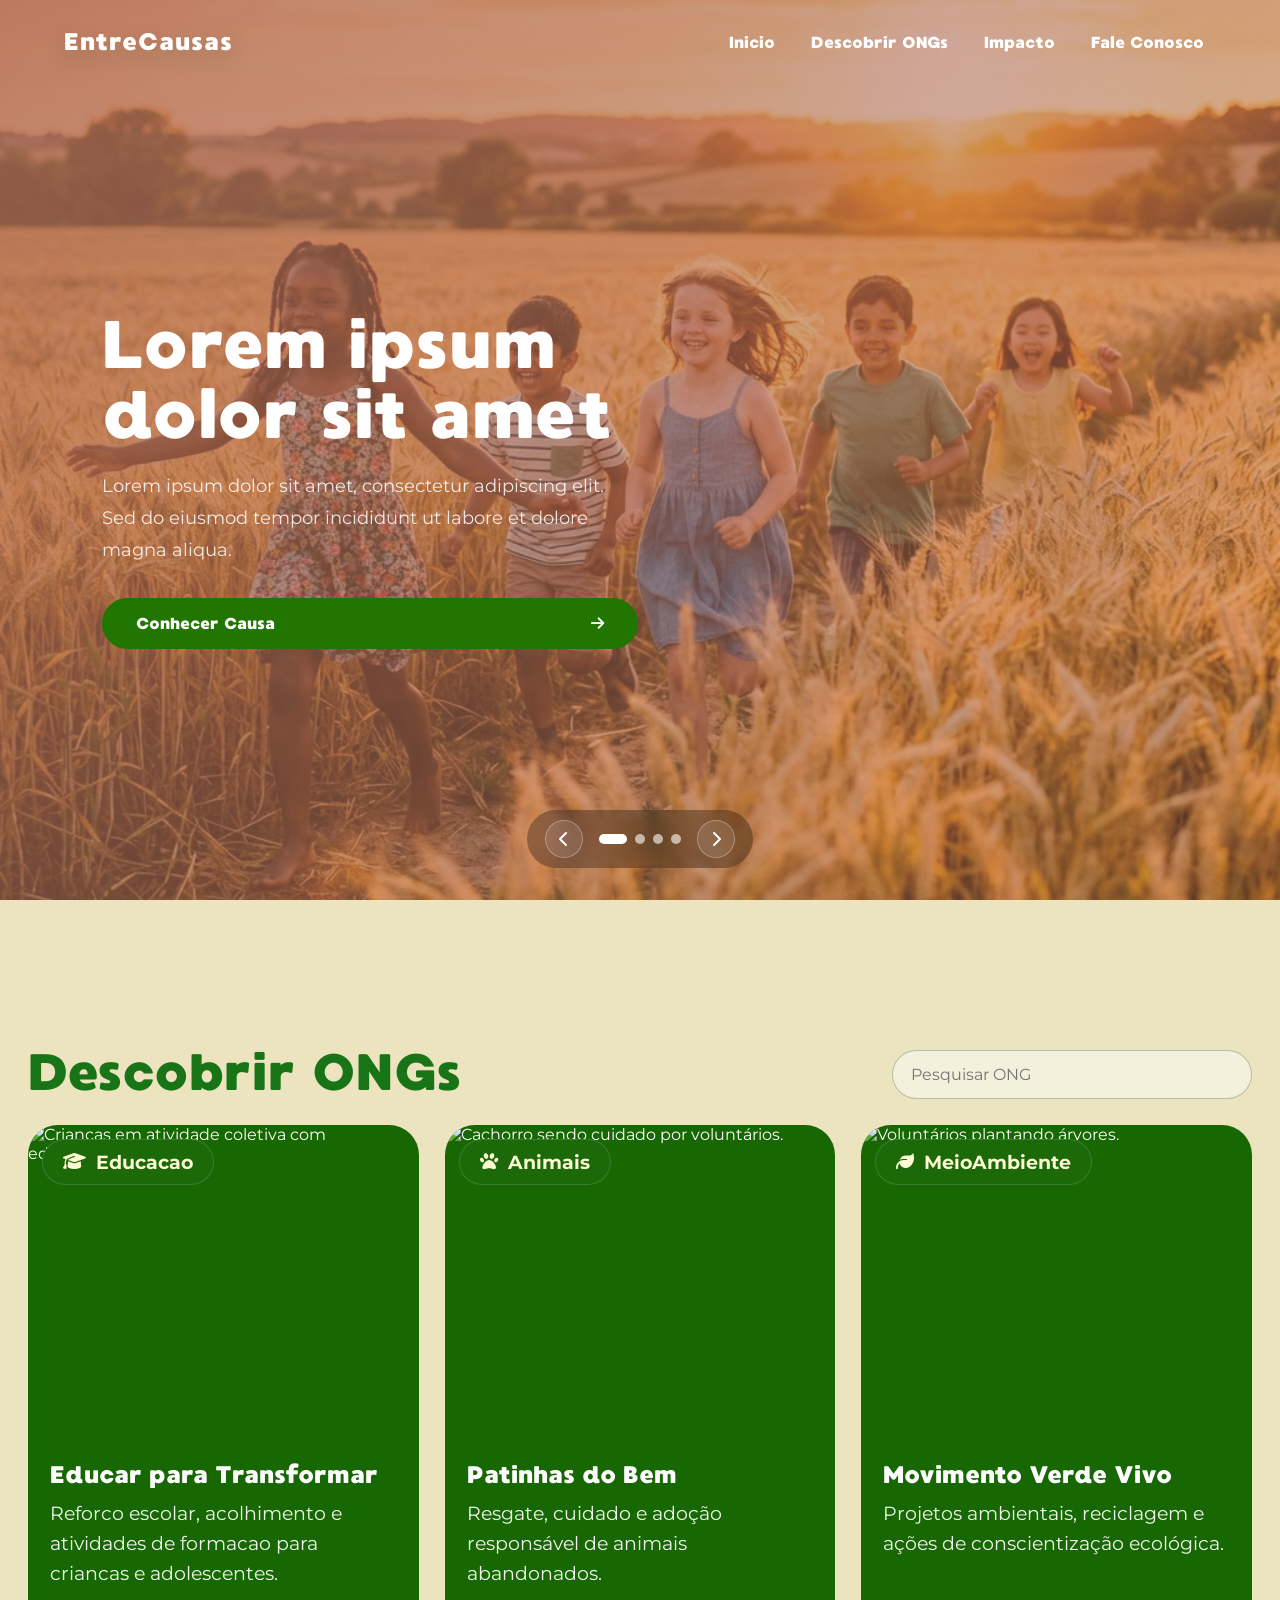
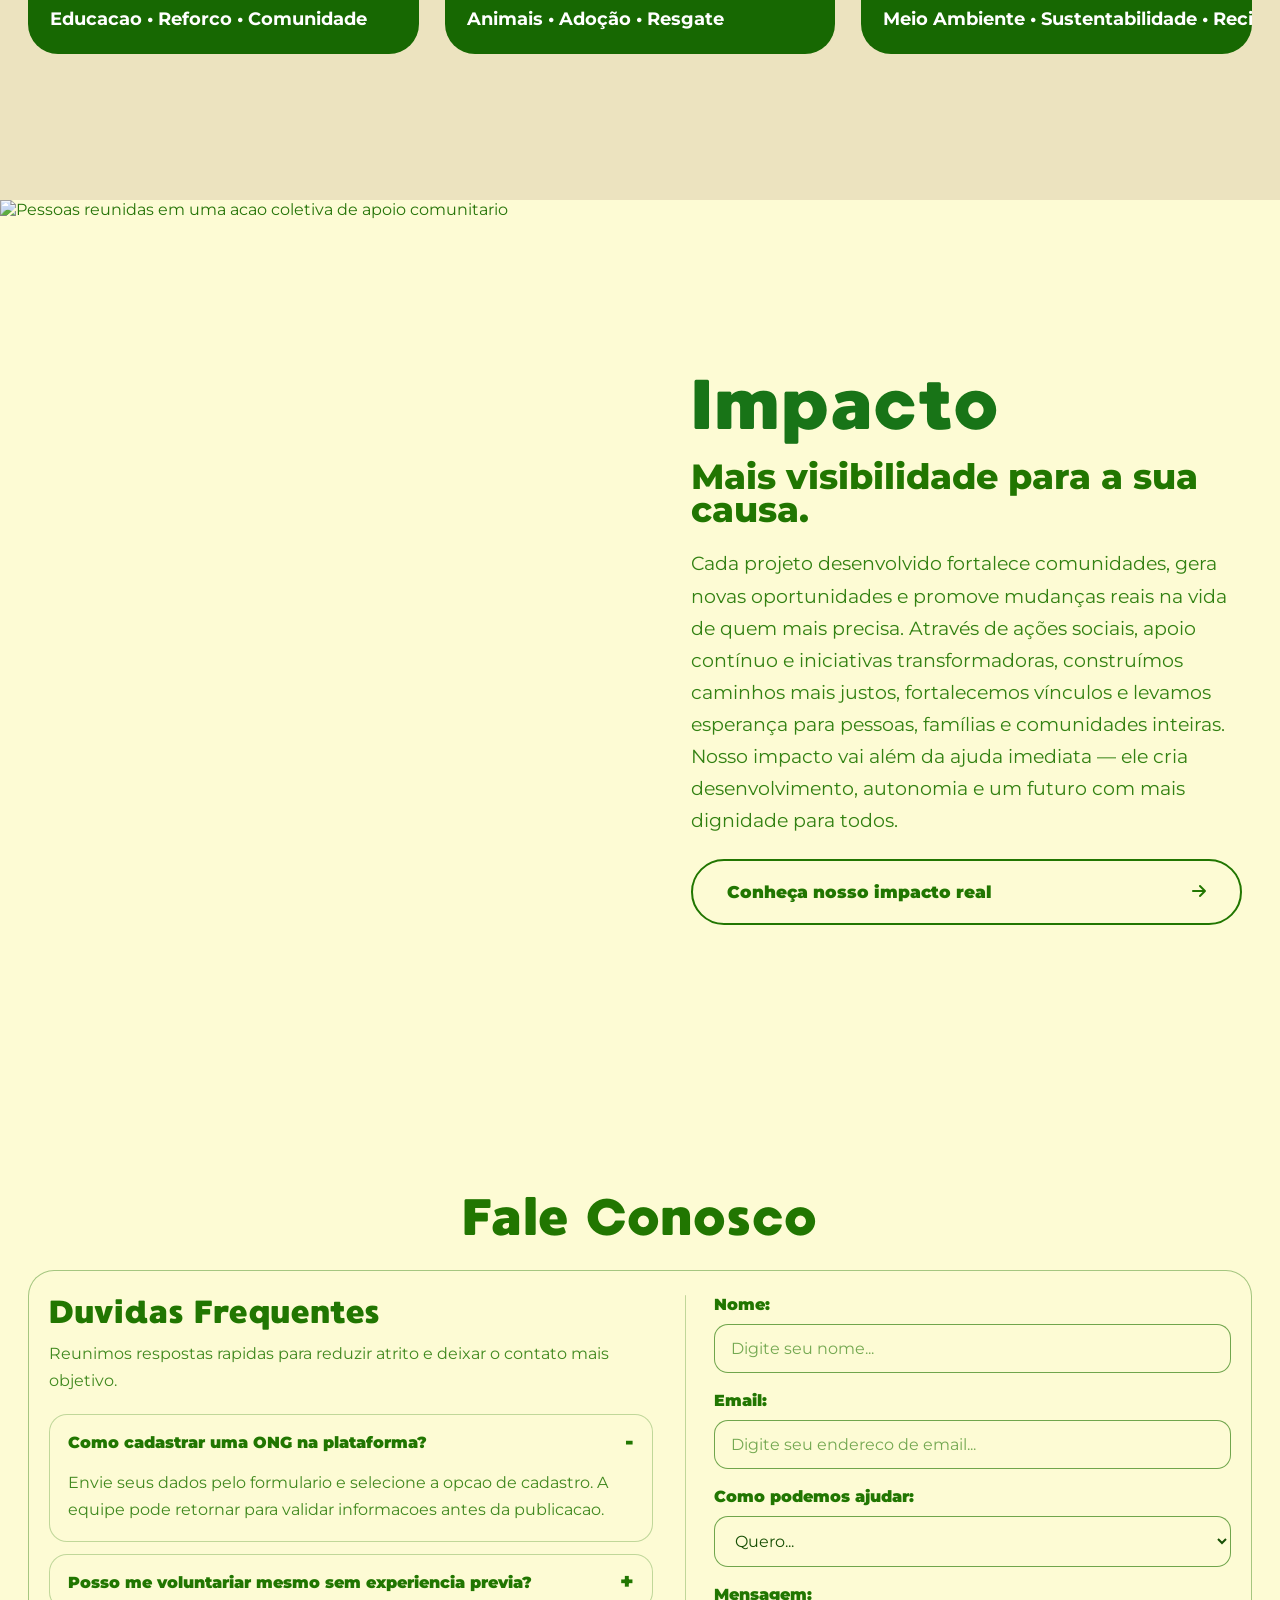
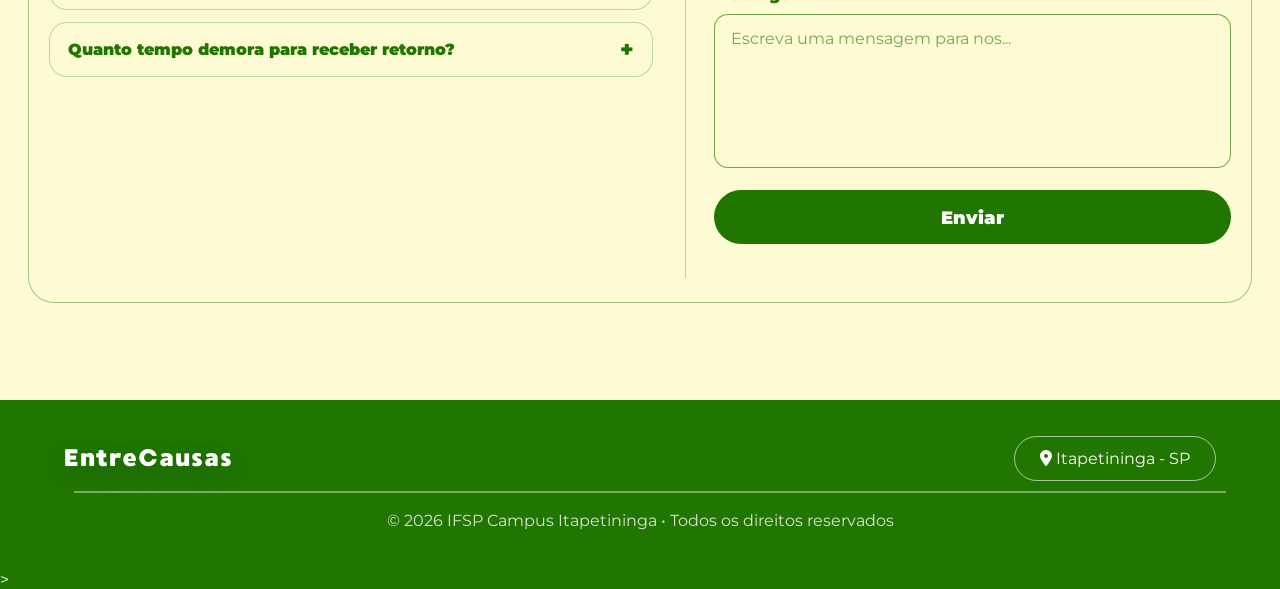
==== commit b161489d: "Renderização dinâmica de ONGs na página de detalhes" ====
--- a/index.html
+++ b/index.html
@@ -31,10 +31,10 @@
             <nav id="nav-principal" aria-label="Navegacao principal">
                 <ul id="ul-cabecalho">
                     <!-- inicio manda para hero -->
-                    <li><a class="a-cabecalho" href="#hero">Inicio</a></li>
-                    <li><a class="a-cabecalho" href="#descobrir">Descobrir ONGs</a></li>
-                    <li><a class="a-cabecalho" href="#impacto">Impacto</a></li>
-                    <li><a class="a-cabecalho" href="#fale_conosco">Fale Conosco</a></li>
+                    <li><a class="a-cabecalho" href="#titulo-hero">Inicio</a></li>
+                    <li><a class="a-cabecalho" href="#titulo-descobrir">Descobrir ONGs</a></li>
+                    <li><a class="a-cabecalho" href="#titulo-impacto">Impacto</a></li>
+                    <li><a class="a-cabecalho" href="#titulo-fale-conosco">Fale Conosco</a></li>
                 </ul>
             </nav>
         </header>
@@ -48,7 +48,7 @@
                         style="background-image:url('./img/hero/slide-1.png')">
                         <div class="hero-overlay"></div>
                         <div class="hero-content">
-                            <h1>Lorem ipsum dolor sit amet</h1>
+                            <h1 id="titulo-hero">Lorem ipsum dolor sit amet</h1>
                             <p class="hero-sub">Lorem ipsum dolor sit amet, consectetur adipiscing elit. Sed do
                                 eiusmod tempor incididunt ut labore et dolore magna aliqua.</p>
                             <div class="hero-actions">
@@ -64,7 +64,7 @@
                             <p class="hero-sub">Ut enim ad minim veniam, quis nostrud exercitation ullamco laboris
                                 nisi ut aliquip ex ea commodo consequat.</p>
                             <div class="hero-actions">
-                                <a href="#descobrir" class="btn btn--primary">Conhecer Causa <i class="fa-solid fa-arrow-right" aria-hidden="true"></i></a>
+                                <a href="#titulo-descobrir" class="btn btn--primary">Conhecer Causa <i class="fa-solid fa-arrow-right" aria-hidden="true"></i></a>
                             </div>
                         </div>
                     </div>
@@ -88,7 +88,7 @@
                             <p class="hero-sub">Excepteur sint occaecat cupidatat non proident, sunt in culpa qui
                                 officia deserunt mollit anim id est laborum.</p>
                             <div class="hero-actions">
-                                <a href="#descobrir" class="btn btn--primary">Conhecer Causa <i class="fa-solid fa-arrow-right" aria-hidden="true"></i></a>
+                                <a href="#titulo-descobrir" class="btn btn--primary">Conhecer Causa <i class="fa-solid fa-arrow-right" aria-hidden="true"></i></a>
                             </div>
                         </div>
                     </div>
@@ -129,34 +129,7 @@
                         </form>
                     </div>
 
-                    <div id="ongs">
-                        <a href="detalhes.html" class="cards">
-                            <span class="card-badge"><i class="fa-solid fa-graduation-cap" aria-hidden="true"></i> Educacao</span>
-                            <img src="https://images.unsplash.com/photo-1588075592446-265fd1e6e76f?q=80&w=1172&auto=format&fit=crop&ixlib=rb-4.1.0&ixid=M3wxMjA3fDB8MHxwaG90by1wYWdlfHx8fGVufDB8fHx8fA%3D%3D"
-                                alt="Crianças sentadas no chão em sala de aula ouvem professora lendo livro ilustrado, enquanto algumas levantam a mão para participar.">
-                            <h3>Educar para Transformar</h3>
-                            <p>Reforco escolar, acolhimento e atividades de formacao para criancas e adolescentes.</p>
-                            <h4>Educacao • Reforco • Comunidade</h4>
-                        </a>
-
-                        <a href="#" class="cards">
-                            <span class="card-badge"><i class="fa-solid fa-hand-holding-heart" aria-hidden="true"></i> Solidariedade</span>
-                            <img src="https://images.unsplash.com/photo-1509099836639-18ba1795216d"
-                                alt="Voluntarios em ação social">
-                            <h3>Rede Cuidar</h3>
-                            <p>Apoio a familias em situacao de vulnerabilidade com campanhas e atendimento solidario.</p>
-                            <h4>Solidariedade • Doacao • Cuidado</h4>
-                        </a>
-
-                        <a href="#" class="cards">
-                            <span class="card-badge"><i class="fa-solid fa-people-group" aria-hidden="true"></i> Cultura</span>
-                            <img src="https://images.unsplash.com/photo-1511632765486-a01980e01a18"
-                                alt="Projeto social com jovens">
-                            <h3>Futuro em Movimento</h3>
-                            <p>Projetos culturais e esportivos que ampliam oportunidades para jovens da cidade.</p>
-                            <h4>Cultura • Juventude • Impacto</h4>
-                        </a>
-                    </div>
+                    <div id="ongs"></div>
                 </div>
             </section>
 
@@ -285,3 +258,4 @@
 </body>
 
 </html>
+>
--- a/style.css
+++ b/style.css
@@ -1,3 +1,7 @@
+html {
+    scroll-behavior: smooth;
+}
+
 @font-face {
     font-family: "Waffle Soft";
     src: url("./font/Waffle Soft/MADE Waffle Soft PERSONAL USE.otf") format("opentype");
@@ -318,6 +322,13 @@
     align-items: center;
 }
 
+#titulo-hero,
+#titulo-descobrir,
+#titulo-impacto,
+#titulo-fale-conosco {
+    scroll-margin-top: clamp(72px, 8vw, 100px);
+}
+
 #descobrir {
     padding: 40px 0;
     background: #ece3bf;
@@ -979,11 +990,12 @@
     overflow: hidden;
 }
 
-.mapa img {
-    width: 100%;
-    height: 140px;
-    object-fit: cover;
+.mapa iframe {
+    width: 100%;
+    height: 220px;
+    border: 0;
     display: block;
+    border-radius: 15px;
 }
 
 .btn-mapa {
@@ -1000,24 +1012,49 @@
     cursor: pointer;
 }
 
-.btn-doar {
-    background: #1b5e20;
-    color: white;
-    border: none;
-    padding: 14px;
+.social-actions {
+    display: grid;
+    grid-template-columns: repeat(2, auto);
+    gap: 10px;
+}
+
+.btn-instagram,
+.btn-facebook,
+.btn-voluntario {
+    height: 49px;
+    padding: 0 14px;
     border-radius: 999px;
     font-weight: bold;
     cursor: pointer;
+
+    display: flex;
+    align-items: center;
+    justify-content: center;
+}
+
+.btn-instagram {
+    background: linear-gradient(135deg,
+            #feda75 0%,
+            #fa7e1e 25%,
+            #d62976 50%,
+            #962fbf 75%,
+            #4f5bd5 100%);
+    color: white;
+    border: none;
+}
+
+.btn-facebook {
+    background:#3b5998;   
+    color: white;
+    border: none;
 }
 
 .btn-voluntario {
     background: transparent;
     border: 1px solid #1b5e20;
     color: #1b5e20;
-    padding: 14px;
-    border-radius: 999px;
-    font-weight: bold;
-    cursor: pointer;
+
+    grid-column: 1 / 3;
 }
 
 .modal {
@@ -1274,10 +1311,6 @@
 
     .detalhe-imagem {
         height: 100%;
-    }
-
-    .detalhe-imagem img {
-        height: 450px;
     }
 
     .detalhe-card {
@@ -1959,4 +1992,4 @@
     .impacto-slide {
         transition: none;
     }
-}
+}
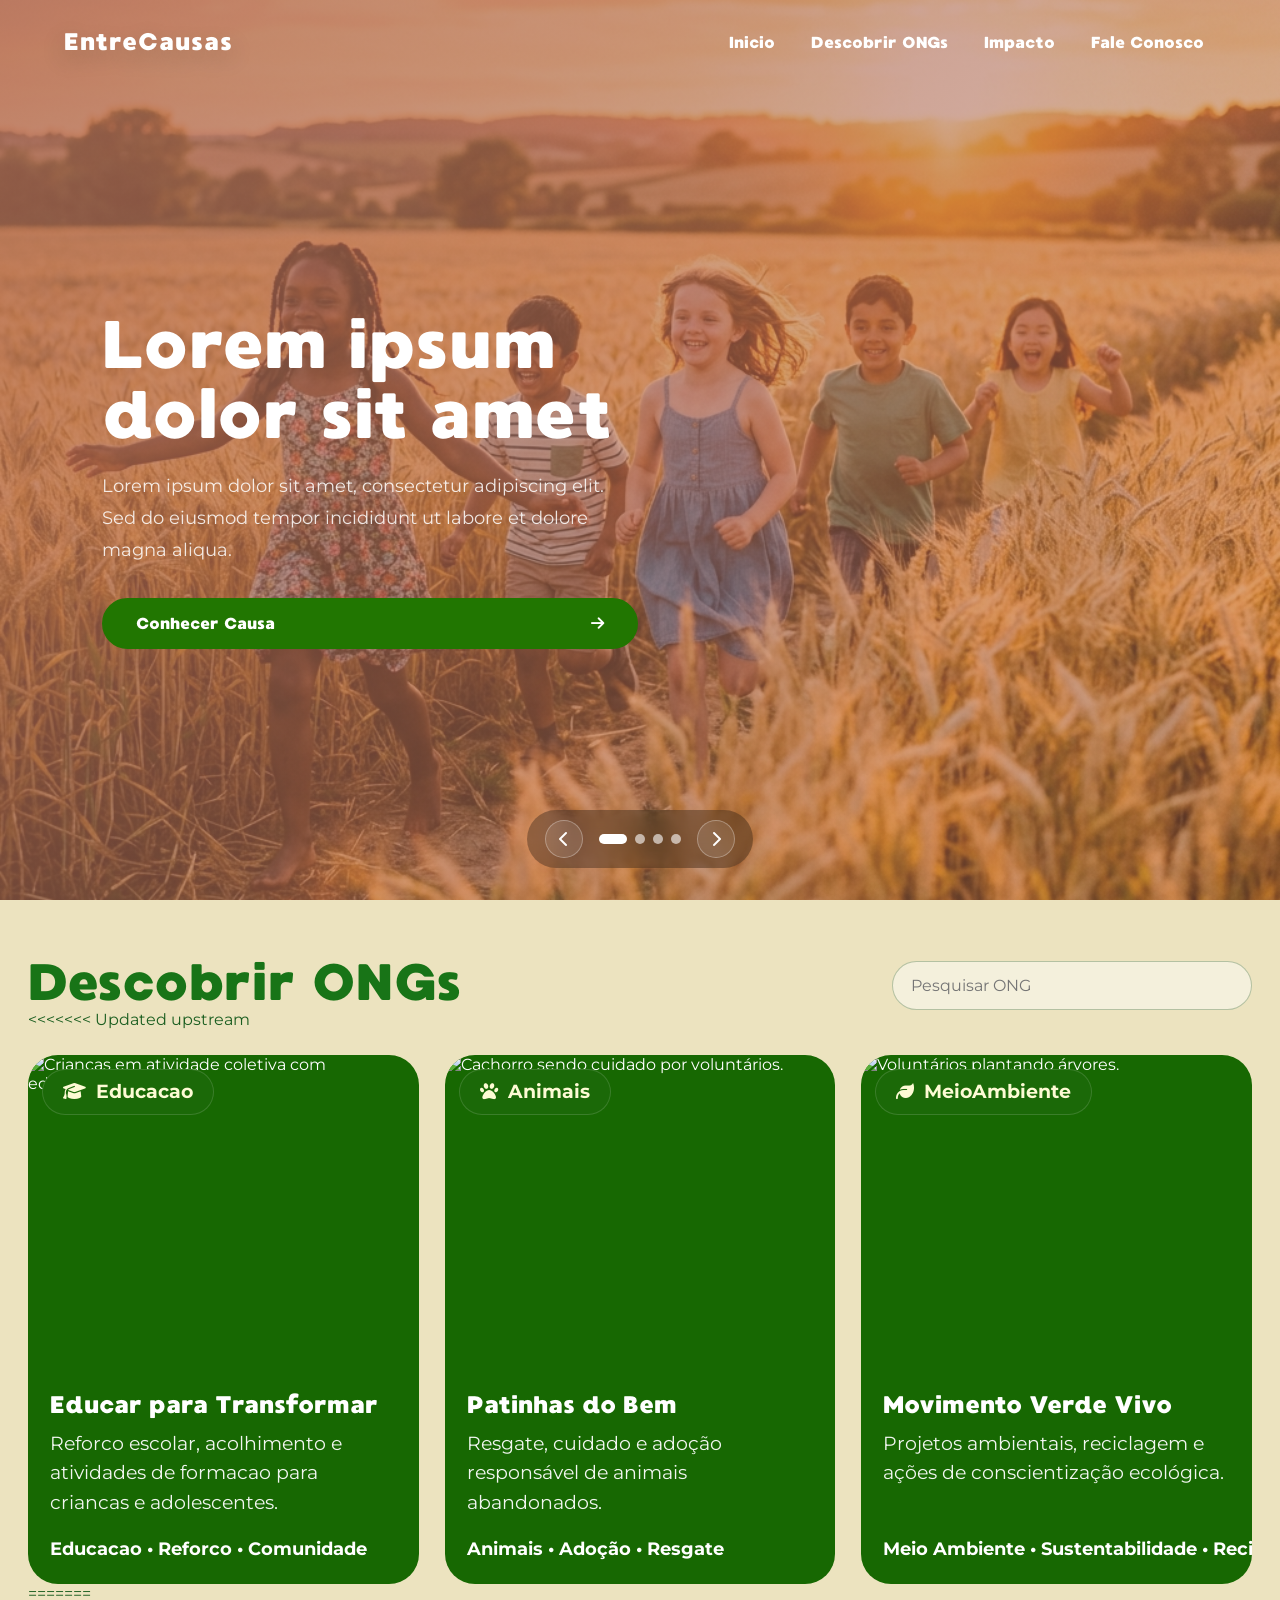
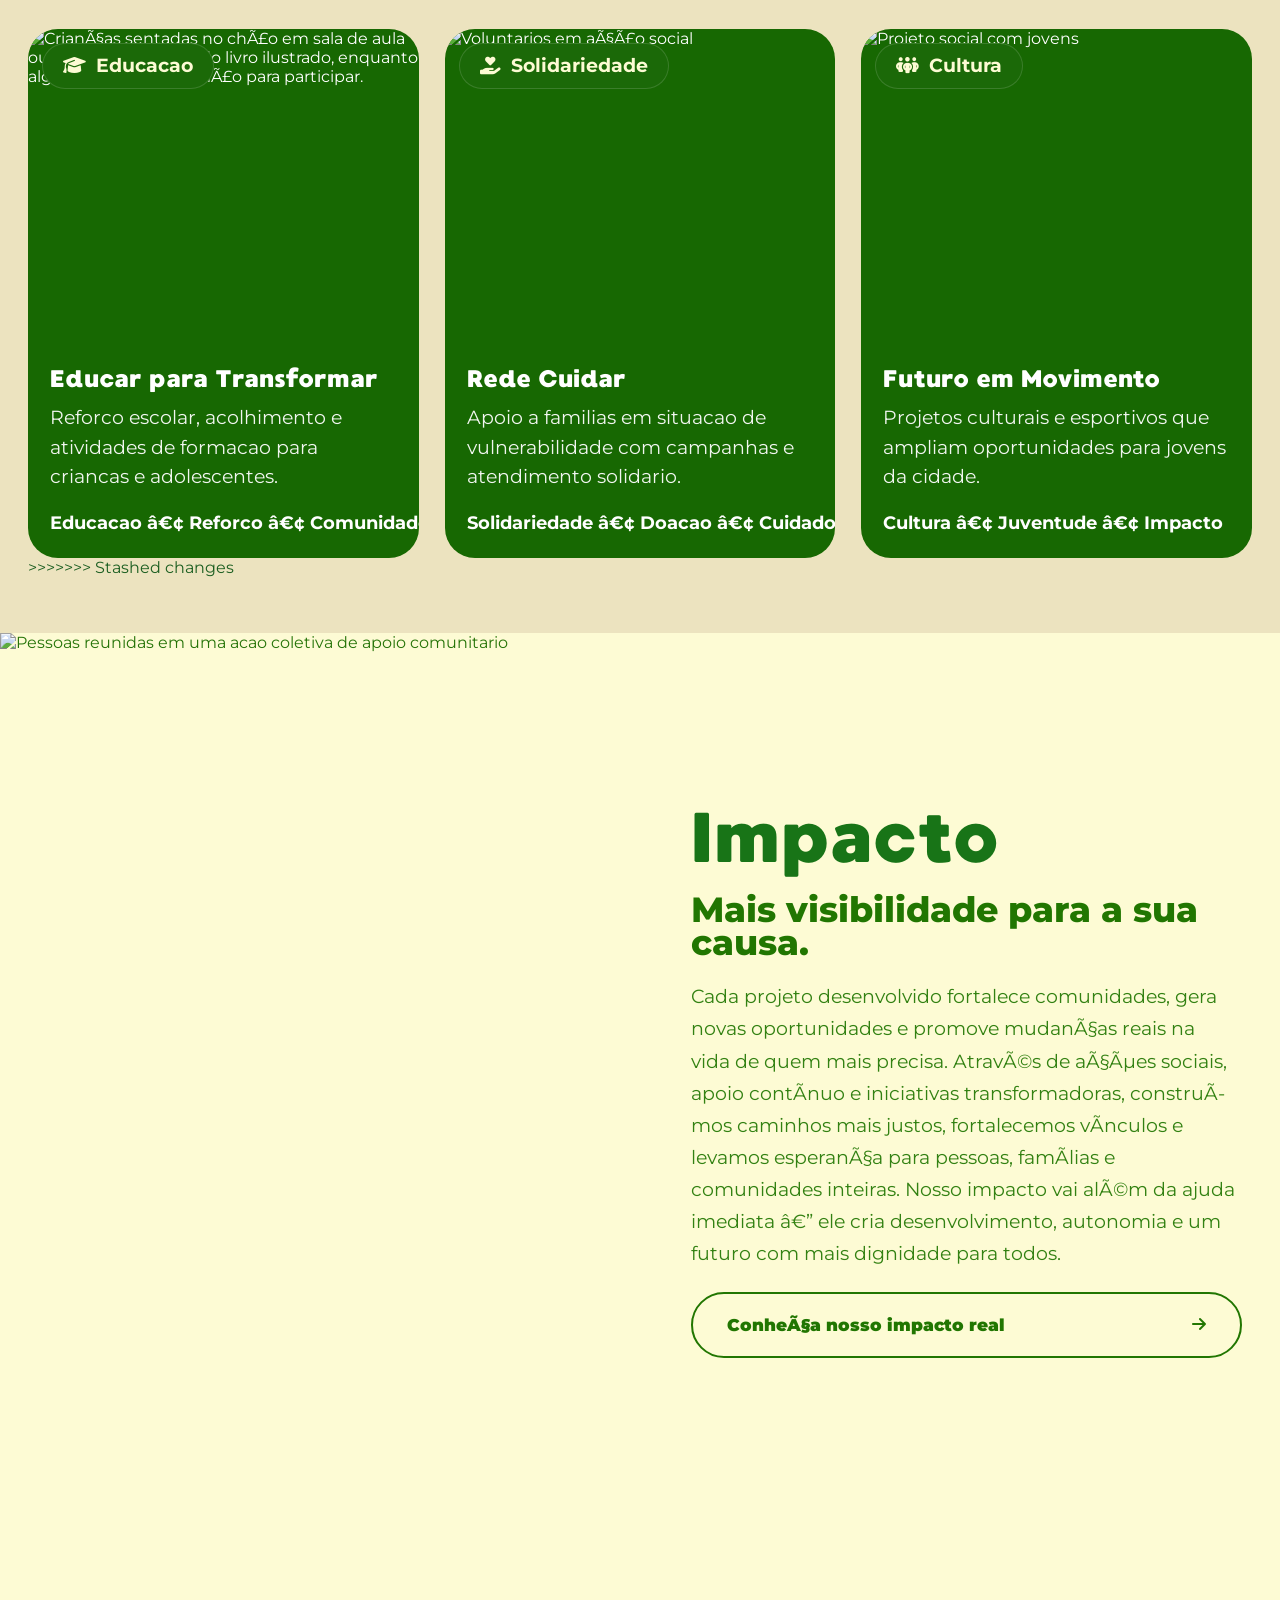
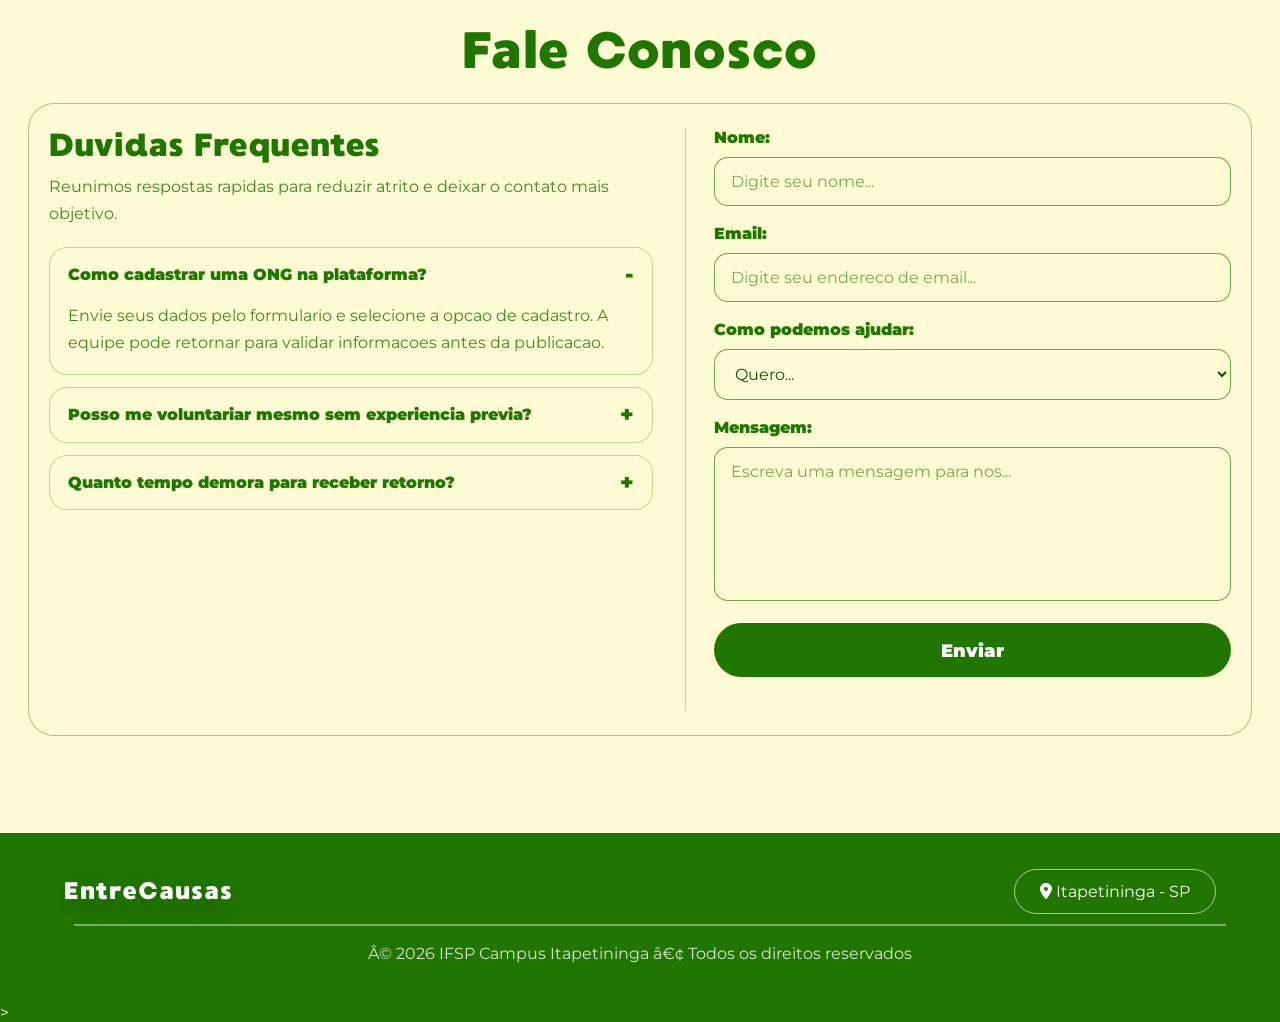
==== commit 4733f3e6: "feat: criando a area de Impactos" ====
--- a/index.html
+++ b/index.html
@@ -129,7 +129,38 @@
                         </form>
                     </div>
 
+<<<<<<< Updated upstream
                     <div id="ongs"></div>
+=======
+                    <div id="ongs">
+                        <a href="detalhes.html" class="cards">
+                            <span class="card-badge"><i class="fa-solid fa-graduation-cap" aria-hidden="true"></i> Educacao</span>
+                            <img src="https://images.unsplash.com/photo-1588075592446-265fd1e6e76f?q=80&w=1172&auto=format&fit=crop&ixlib=rb-4.1.0&ixid=M3wxMjA3fDB8MHxwaG90by1wYWdlfHx8fGVufDB8fHx8fA%3D%3D"
+                                alt="CrianÃ§as sentadas no chÃ£o em sala de aula ouvem professora lendo livro ilustrado, enquanto algumas levantam a mÃ£o para participar.">
+                            <h3>Educar para Transformar</h3>
+                            <p>Reforco escolar, acolhimento e atividades de formacao para criancas e adolescentes.</p>
+                            <h4>Educacao â€¢ Reforco â€¢ Comunidade</h4>
+                        </a>
+
+                        <a href="#" class="cards">
+                            <span class="card-badge"><i class="fa-solid fa-hand-holding-heart" aria-hidden="true"></i> Solidariedade</span>
+                            <img src="https://images.unsplash.com/photo-1509099836639-18ba1795216d"
+                                alt="Voluntarios em aÃ§Ã£o social">
+                            <h3>Rede Cuidar</h3>
+                            <p>Apoio a familias em situacao de vulnerabilidade com campanhas e atendimento solidario.</p>
+                            <h4>Solidariedade â€¢ Doacao â€¢ Cuidado</h4>
+                        </a>
+
+                        <a href="#" class="cards">
+                            <span class="card-badge"><i class="fa-solid fa-people-group" aria-hidden="true"></i> Cultura</span>
+                            <img src="https://images.unsplash.com/photo-1511632765486-a01980e01a18"
+                                alt="Projeto social com jovens">
+                            <h3>Futuro em Movimento</h3>
+                            <p>Projetos culturais e esportivos que ampliam oportunidades para jovens da cidade.</p>
+                            <h4>Cultura â€¢ Juventude â€¢ Impacto</h4>
+                        </a>
+                    </div>
+>>>>>>> Stashed changes
                 </div>
             </section>
 
@@ -148,9 +179,9 @@
 
                             <p class="impacto-headline">Mais visibilidade para a sua causa.</p>
                             <p class="impacto-text">
-                                Cada projeto desenvolvido fortalece comunidades, gera novas oportunidades e promove mudanças reais na vida de quem mais precisa. Através de ações sociais, apoio contínuo e iniciativas transformadoras, construímos caminhos mais justos, fortalecemos vínculos e levamos esperança para pessoas, famílias e comunidades inteiras. Nosso impacto vai além da ajuda imediata — ele cria desenvolvimento, autonomia e um futuro com mais dignidade para todos.
+                                Cada projeto desenvolvido fortalece comunidades, gera novas oportunidades e promove mudanÃ§as reais na vida de quem mais precisa. AtravÃ©s de aÃ§Ãµes sociais, apoio contÃ­nuo e iniciativas transformadoras, construÃ­mos caminhos mais justos, fortalecemos vÃ­nculos e levamos esperanÃ§a para pessoas, famÃ­lias e comunidades inteiras. Nosso impacto vai alÃ©m da ajuda imediata â€” ele cria desenvolvimento, autonomia e um futuro com mais dignidade para todos.
                             </p>
-                            <a href="detalhes.html" class="impacto-cta">Conheça nosso impacto real</a>
+                            <a href="impacto.html" class="impacto-cta">ConheÃ§a nosso impacto real</a>
                         </div>
                     </div>
                 </div>
@@ -235,7 +266,7 @@
                 <p id="p-local"><i class="fa-solid fa-location-dot" aria-hidden="true"></i> Itapetininga - SP</p>
             </div>
             <hr id="hr-footer">
-            <p id="p-footer">© 2026 IFSP Campus Itapetininga • Todos os direitos reservados</p>
+            <p id="p-footer">Â© 2026 IFSP Campus Itapetininga â€¢ Todos os direitos reservados</p>
         </footer>
     </div>
 
--- a/style.css
+++ b/style.css
@@ -325,7 +325,8 @@
 #titulo-hero,
 #titulo-descobrir,
 #titulo-impacto,
-#titulo-fale-conosco {
+#titulo-fale-conosco,
+#titulo-impacto-pagina {
     scroll-margin-top: clamp(72px, 8vw, 100px);
 }
 
@@ -1924,6 +1925,190 @@
 }
 
 /* ===========================
+   PAGINA IMPACTO
+   =========================== */
+
+.page-impacto {
+    background:
+        radial-gradient(circle at top, rgba(245, 240, 185, 0.72), transparent 54%),
+        #fdfbd4;
+    color: #217601;
+}
+
+.page-impacto #cabecalho {
+    background: rgba(253, 251, 212, 0.92);
+    backdrop-filter: blur(10px);
+}
+
+.page-impacto .h2-logo,
+.page-impacto .a-cabecalho,
+.page-impacto #menu-toggle {
+    color: #217601;
+}
+
+.page-impacto #menu-toggle:hover,
+.page-impacto #menu-toggle:focus-visible,
+.page-impacto #menu-toggle[aria-expanded="true"] {
+    border-color: rgba(33, 118, 1, 0.9);
+}
+
+.page-impacto #menu-toggle span {
+    background: currentColor;
+}
+
+.page-impacto #nav-principal {
+    background: rgba(253, 251, 212, 0.98);
+    border-color: rgba(33, 118, 1, 0.18);
+}
+
+.page-impacto .a-cabecalho:hover,
+.page-impacto .a-cabecalho:focus-visible {
+    background: rgba(33, 118, 1, 0.08);
+}
+
+.page-impacto.hero-past #cabecalho,
+.page-impacto.hero-past #cabecalho:hover,
+.page-impacto.hero-past #cabecalho:focus-within,
+.page-impacto.nav-can-hide.nav-reveal #cabecalho {
+    background: rgba(253, 251, 212, 0.96);
+    backdrop-filter: blur(10px);
+}
+
+.page-impacto main {
+    padding: 0;
+}
+
+.page-impacto #hero {
+    height: auto;
+    min-height: 100svh;
+    overflow: visible;
+    background:
+        linear-gradient(180deg, rgba(253, 251, 212, 0.88) 0%, rgba(253, 251, 212, 0.98) 100%);
+}
+
+.impacto-pagina-hero {
+    width: 100%;
+}
+
+.impacto-page-inner {
+    width: min(1340px, calc(100% - 32px));
+    min-height: 100svh;
+    margin: 0 auto;
+    padding: 120px 0 52px;
+    display: grid;
+    align-content: center;
+    gap: 34px;
+}
+
+.impacto-page-intro {
+    display: grid;
+    gap: 18px;
+    max-width: 860px;
+    margin: 0 auto;
+    text-align: center;
+}
+
+.impacto-page-eyebrow {
+    color: #217601;
+    font-family: "Montserrat", Arial, sans-serif;
+    font-size: clamp(0.92rem, 1.3vw, 1.08rem);
+    font-weight: 800;
+    letter-spacing: 0.04em;
+    text-transform: uppercase;
+}
+
+.impacto-page-intro h1 {
+    color: #0f5212;
+    font-family: "Montserrat", Arial, sans-serif;
+    font-size: clamp(2.6rem, 6vw, 4.5rem);
+    font-weight: 900;
+    line-height: 0.96;
+    text-wrap: balance;
+}
+
+.impacto-page-lead {
+    max-width: 820px;
+    margin: 0 auto;
+    color: rgba(15, 82, 18, 0.88);
+    font-size: clamp(1rem, 1.9vw, 1.28rem);
+    line-height: 1.72;
+}
+
+.impacto-benefits-grid {
+    display: grid;
+    grid-template-columns: 1fr;
+    gap: 18px;
+}
+
+.impacto-benefit-card {
+    display: grid;
+    align-content: start;
+    justify-items: center;
+    gap: 14px;
+    min-height: 250px;
+    padding: 28px 22px 24px;
+    border: 2px solid rgba(33, 118, 1, 0.82);
+    border-radius: 24px;
+    background: rgba(253, 251, 212, 0.72);
+    text-align: center;
+}
+
+.impacto-benefit-icon {
+    display: grid;
+    place-items: center;
+    width: 78px;
+    height: 78px;
+    border-radius: 50%;
+    background: linear-gradient(135deg, #35a141 0%, #217601 100%);
+    color: #fdfbd4;
+    font-size: 2rem;
+}
+
+.impacto-benefit-card h2 {
+    color: #122a16;
+    font-family: "Montserrat", Arial, sans-serif;
+    font-size: clamp(1.25rem, 2vw, 1.7rem);
+    font-weight: 800;
+    line-height: 1.24;
+}
+
+.impacto-benefit-card p {
+    color: rgba(18, 42, 22, 0.84);
+    font-size: clamp(0.98rem, 1.4vw, 1.08rem);
+    line-height: 1.62;
+}
+
+.page-impacto footer {
+    background: #217601;
+    color: #ffffff;
+}
+
+@media (min-width: 768px) {
+    .impacto-page-inner {
+        width: min(1360px, calc(100% - 56px));
+        padding: 132px 0 64px;
+        gap: 42px;
+    }
+
+    .impacto-benefits-grid {
+        grid-template-columns: repeat(2, minmax(0, 1fr));
+        gap: 22px;
+    }
+}
+
+@media (min-width: 1024px) {
+    .impacto-page-inner {
+        padding: 142px 0 72px;
+        gap: 46px;
+    }
+
+    .impacto-benefits-grid {
+        grid-template-columns: repeat(4, minmax(0, 1fr));
+        gap: 28px;
+    }
+}
+
+/* ===========================
    FOCUS VISIBLE - CONTEXTOS
    =========================== */
 
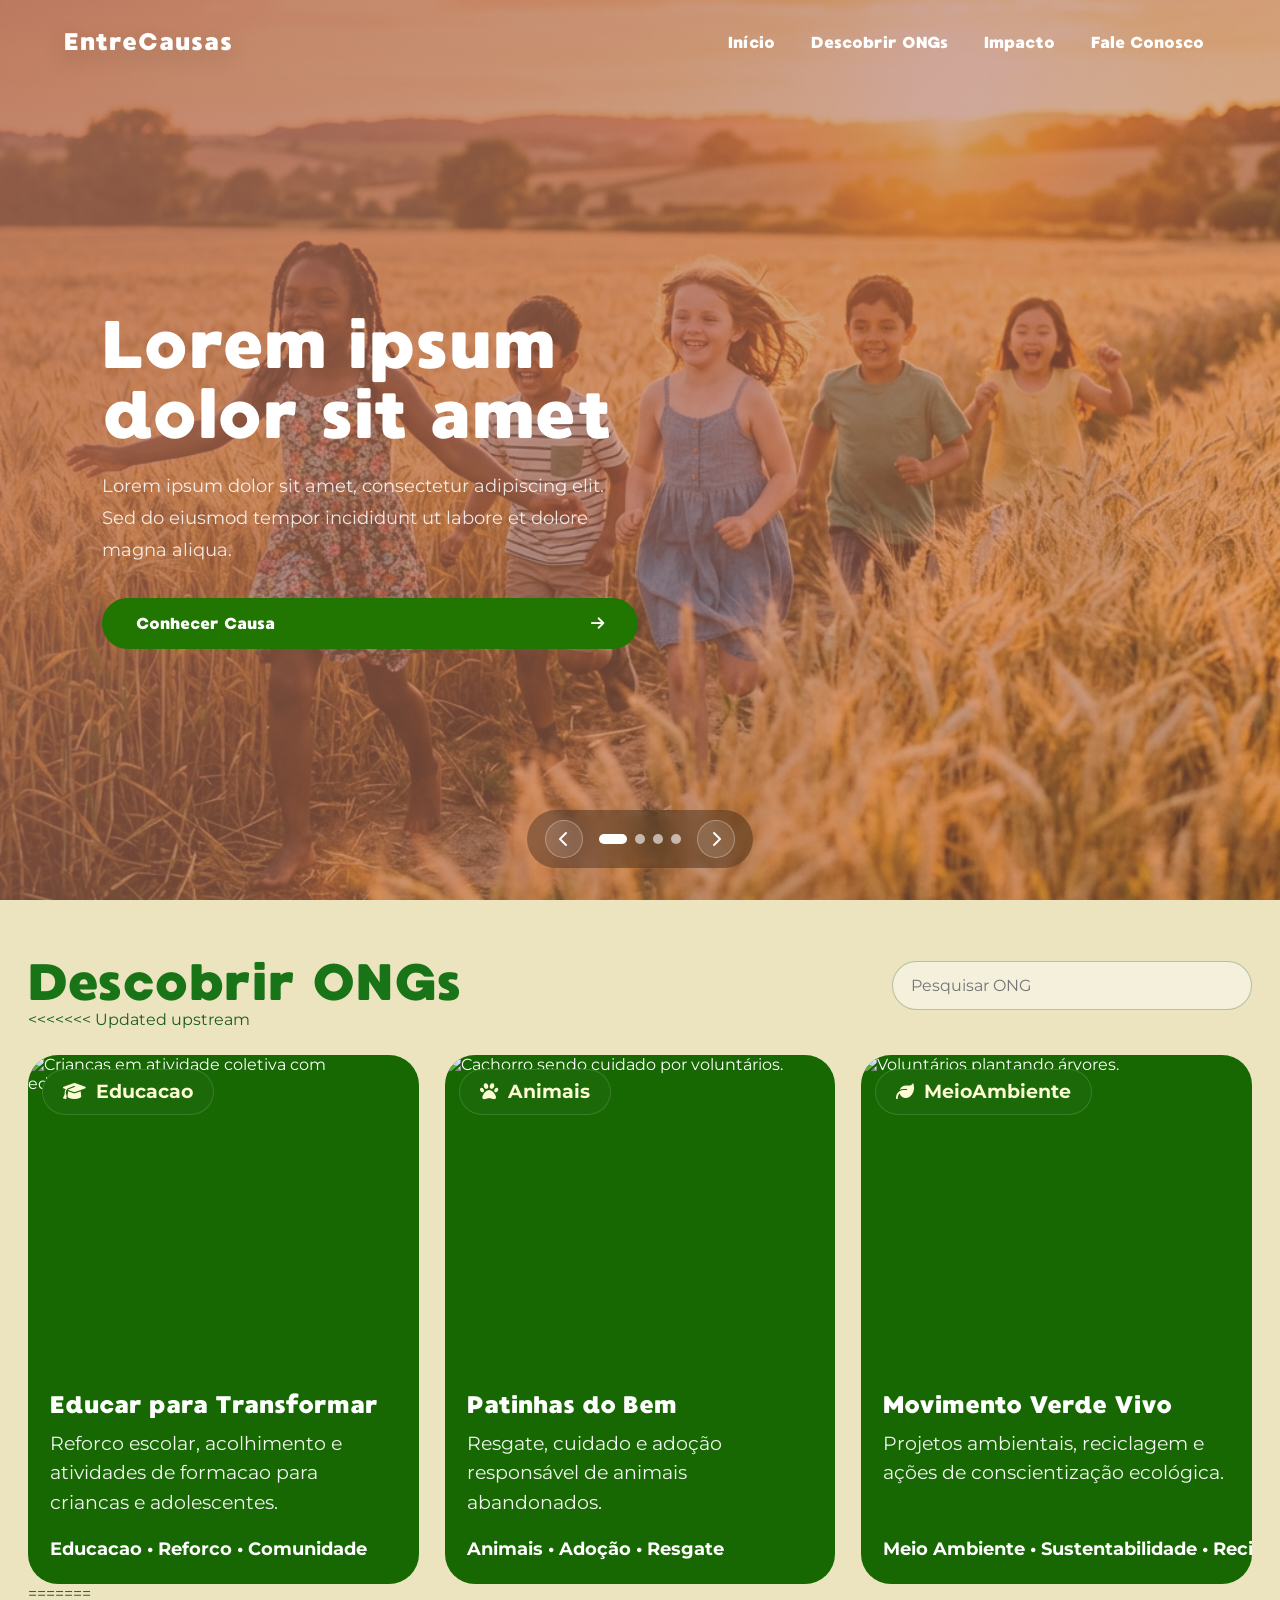
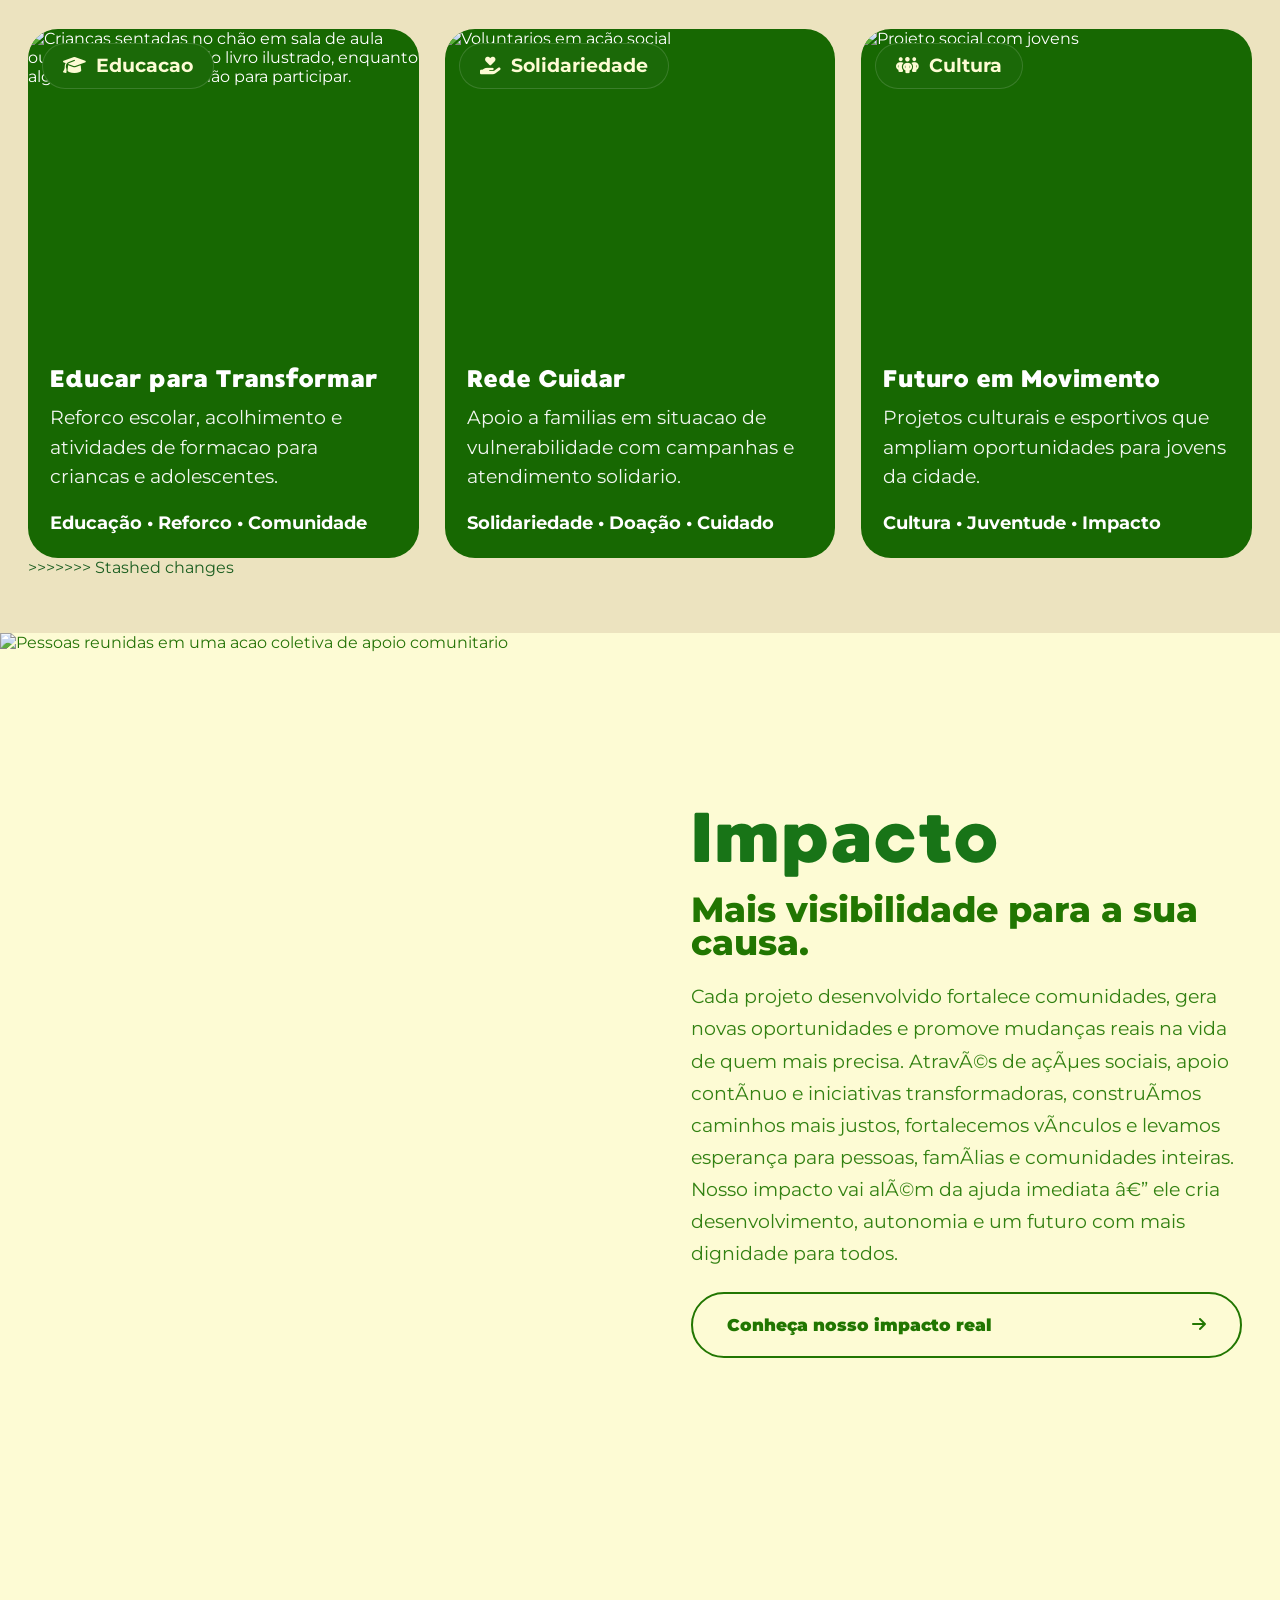
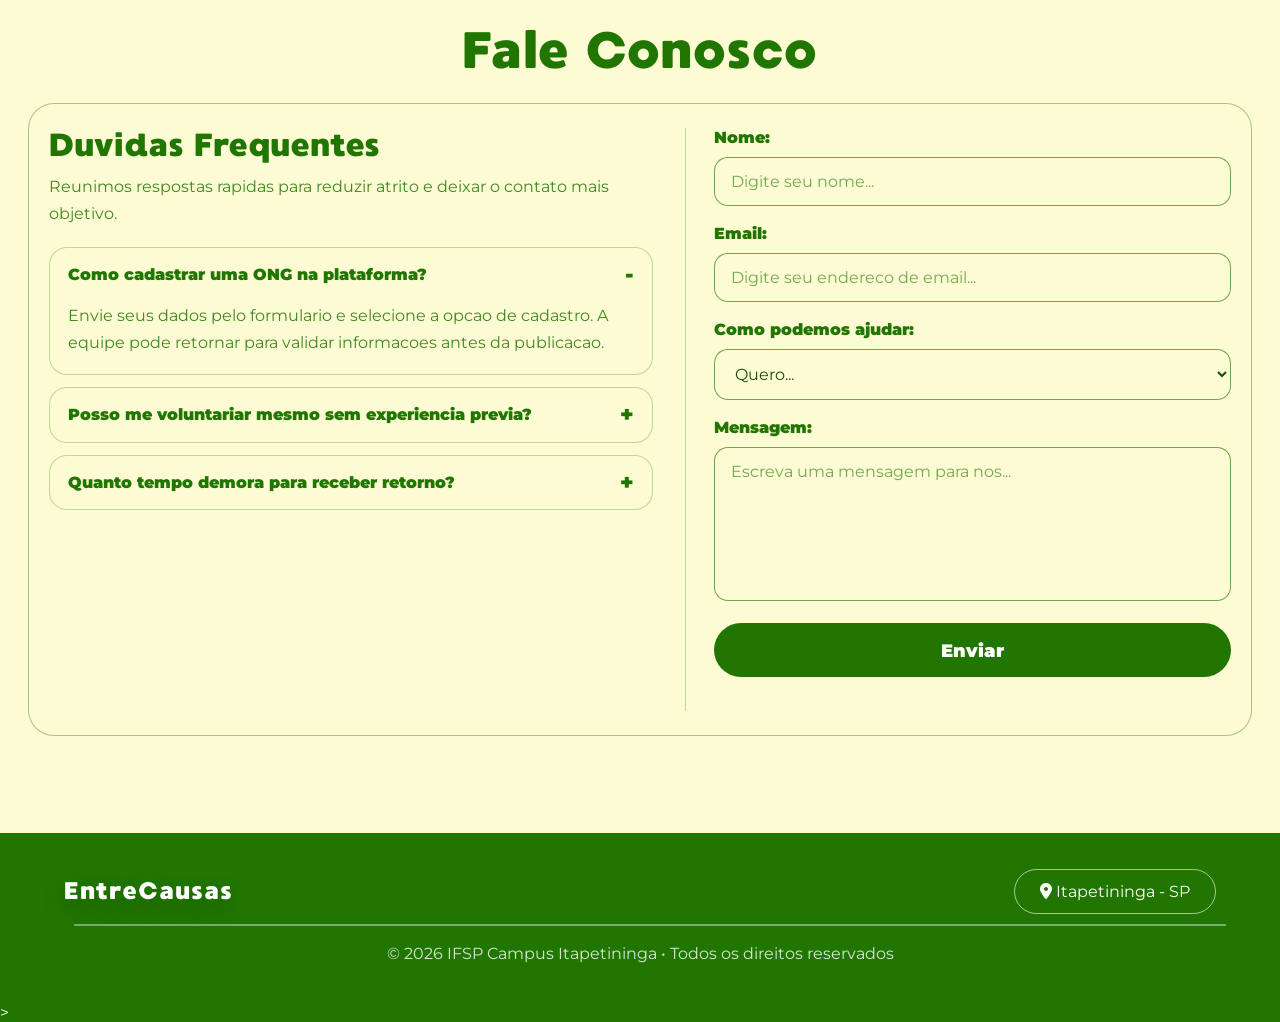
==== commit 7c6db4bb: "fix: arrumando acentuação e pontuação" ====
--- a/index.html
+++ b/index.html
@@ -30,8 +30,8 @@
 
             <nav id="nav-principal" aria-label="Navegacao principal">
                 <ul id="ul-cabecalho">
-                    <!-- inicio manda para hero -->
-                    <li><a class="a-cabecalho" href="#titulo-hero">Inicio</a></li>
+                    <!-- início manda para hero -->
+                    <li><a class="a-cabecalho" href="#titulo-hero">Início</a></li>
                     <li><a class="a-cabecalho" href="#titulo-descobrir">Descobrir ONGs</a></li>
                     <li><a class="a-cabecalho" href="#titulo-impacto">Impacto</a></li>
                     <li><a class="a-cabecalho" href="#titulo-fale-conosco">Fale Conosco</a></li>
@@ -136,19 +136,19 @@
                         <a href="detalhes.html" class="cards">
                             <span class="card-badge"><i class="fa-solid fa-graduation-cap" aria-hidden="true"></i> Educacao</span>
                             <img src="https://images.unsplash.com/photo-1588075592446-265fd1e6e76f?q=80&w=1172&auto=format&fit=crop&ixlib=rb-4.1.0&ixid=M3wxMjA3fDB8MHxwaG90by1wYWdlfHx8fGVufDB8fHx8fA%3D%3D"
-                                alt="CrianÃ§as sentadas no chÃ£o em sala de aula ouvem professora lendo livro ilustrado, enquanto algumas levantam a mÃ£o para participar.">
+                                alt="Crianças sentadas no chão em sala de aula ouvem professora lendo livro ilustrado, enquanto algumas levantam a mão para participar.">
                             <h3>Educar para Transformar</h3>
                             <p>Reforco escolar, acolhimento e atividades de formacao para criancas e adolescentes.</p>
-                            <h4>Educacao â€¢ Reforco â€¢ Comunidade</h4>
+                            <h4>Educação • Reforco • Comunidade</h4>
                         </a>
 
                         <a href="#" class="cards">
                             <span class="card-badge"><i class="fa-solid fa-hand-holding-heart" aria-hidden="true"></i> Solidariedade</span>
                             <img src="https://images.unsplash.com/photo-1509099836639-18ba1795216d"
-                                alt="Voluntarios em aÃ§Ã£o social">
+                                alt="Voluntarios em ação social">
                             <h3>Rede Cuidar</h3>
                             <p>Apoio a familias em situacao de vulnerabilidade com campanhas e atendimento solidario.</p>
-                            <h4>Solidariedade â€¢ Doacao â€¢ Cuidado</h4>
+                            <h4>Solidariedade • Doação • Cuidado</h4>
                         </a>
 
                         <a href="#" class="cards">
@@ -157,7 +157,7 @@
                                 alt="Projeto social com jovens">
                             <h3>Futuro em Movimento</h3>
                             <p>Projetos culturais e esportivos que ampliam oportunidades para jovens da cidade.</p>
-                            <h4>Cultura â€¢ Juventude â€¢ Impacto</h4>
+                            <h4>Cultura • Juventude • Impacto</h4>
                         </a>
                     </div>
 >>>>>>> Stashed changes
@@ -179,9 +179,9 @@
 
                             <p class="impacto-headline">Mais visibilidade para a sua causa.</p>
                             <p class="impacto-text">
-                                Cada projeto desenvolvido fortalece comunidades, gera novas oportunidades e promove mudanÃ§as reais na vida de quem mais precisa. AtravÃ©s de aÃ§Ãµes sociais, apoio contÃ­nuo e iniciativas transformadoras, construÃ­mos caminhos mais justos, fortalecemos vÃ­nculos e levamos esperanÃ§a para pessoas, famÃ­lias e comunidades inteiras. Nosso impacto vai alÃ©m da ajuda imediata â€” ele cria desenvolvimento, autonomia e um futuro com mais dignidade para todos.
+                                Cada projeto desenvolvido fortalece comunidades, gera novas oportunidades e promove mudanças reais na vida de quem mais precisa. AtravÃ©s de açÃµes sociais, apoio contÃ­nuo e iniciativas transformadoras, construÃ­mos caminhos mais justos, fortalecemos vÃ­nculos e levamos esperança para pessoas, famÃ­lias e comunidades inteiras. Nosso impacto vai alÃ©m da ajuda imediata â€” ele cria desenvolvimento, autonomia e um futuro com mais dignidade para todos.
                             </p>
-                            <a href="impacto.html" class="impacto-cta">ConheÃ§a nosso impacto real</a>
+                            <a href="impacto.html" class="impacto-cta">Conheça nosso impacto real</a>
                         </div>
                     </div>
                 </div>
@@ -266,7 +266,7 @@
                 <p id="p-local"><i class="fa-solid fa-location-dot" aria-hidden="true"></i> Itapetininga - SP</p>
             </div>
             <hr id="hr-footer">
-            <p id="p-footer">Â© 2026 IFSP Campus Itapetininga â€¢ Todos os direitos reservados</p>
+            <p id="p-footer">© 2026 IFSP Campus Itapetininga • Todos os direitos reservados</p>
         </footer>
     </div>
 
